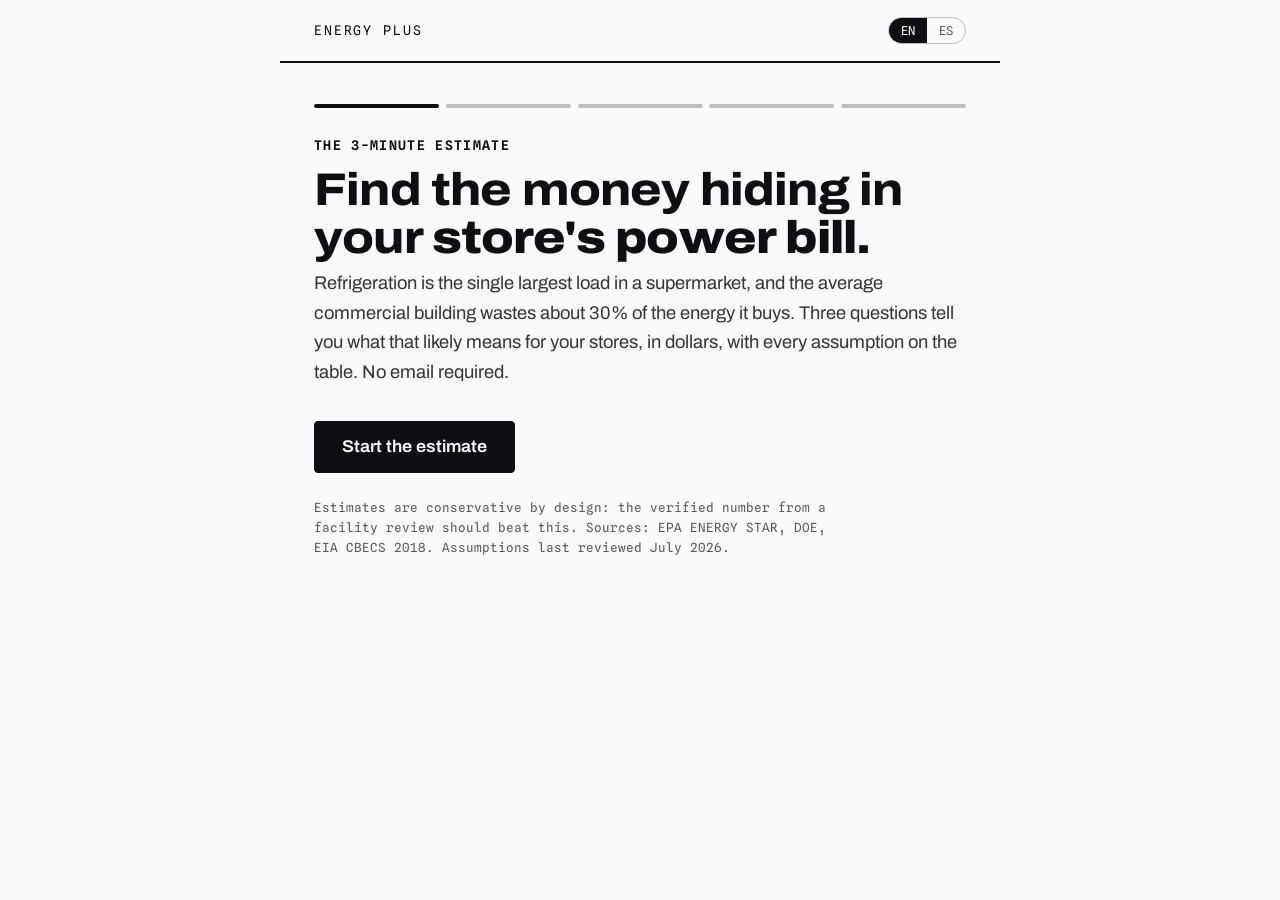
==== calculator/index.html @ 25c49a00 "Bring the estimator in-house: supermarket-locked, Field Report skin, no gate - Copy the HVAC estimat" ====
<!doctype html>
<html lang="en">
<head>
<meta charset="utf-8">
<meta name="viewport" content="width=device-width, initial-scale=1">
<title>Energy Plus — Supermarket Savings Estimator</title>
<meta name="description" content="A conservative, defensible savings range for supermarkets and grocery stores, anchored to DOE consumption data and metered results from installed sites.">
<link rel="stylesheet" href="../assets/fonts/report-fonts.css">
<style>
  :root{
    /* Field Report tokens, ported for the estimator */
    --paper:oklch(0.985 0 0);--paper-2:oklch(0.955 0 0);--rule:oklch(0.8 0 0);--rule-soft:oklch(0.9 0 0);
    --ink-fr:oklch(0.17 0.005 270);--body-fr:oklch(0.33 0.005 270);--faint:oklch(0.46 0.005 270);
    --graphite:oklch(0.17 0.006 260);--panel-ink:oklch(0.95 0.002 260);--panel-body:oklch(0.79 0.005 260);
    --amber:oklch(0.82 0.15 80);--amber-ink:oklch(0.5 0.11 70);--amber-wash:oklch(0.965 0.025 85);
    --cold:oklch(0.83 0.1 233);--cold-ink:oklch(0.52 0.1 240);
    /* remap the estimator's own roles onto the Field Report (dark theme -> paper document) */
    --bg:var(--paper);--panel:var(--paper);--panel2:var(--paper-2);--ink:var(--ink-fr);--body:var(--body-fr);--muted:var(--faint);
    --line:var(--rule-soft);--line2:var(--rule);
    --teal:var(--ink-fr);--teal-deep:var(--ink-fr);--copper:var(--ink-fr);--star:var(--amber-ink);--violet:var(--ink-fr);--green:var(--amber-ink);
    --serif:"Archivo",system-ui,sans-serif;--sans:"Archivo",system-ui,sans-serif;--mono:"Spline Sans Mono",ui-monospace,monospace;
    --t-0:.78rem;--t-1:1rem;--t-2:1.28rem;--t-3:1.64rem;--t-4:2.1rem;--t-5:2.69rem;
    --z-sticky:10;--z-toast:20;
  }
  *{box-sizing:border-box}html,body{margin:0}
  html{font-size:18px}
  body{background:var(--bg);color:var(--ink);font-family:var(--sans);line-height:1.62;-webkit-font-smoothing:antialiased}
  .shell{max-width:720px;margin:0 auto;min-height:100vh;display:flex;flex-direction:column}
  .bar{display:flex;align-items:center;justify-content:space-between;gap:1rem;padding:1rem clamp(1.1rem,4vw,2rem);border-bottom:1px solid var(--line);background:#0f1418;position:sticky;top:0;z-index:var(--z-sticky)}
  .brand{font-family:var(--mono);font-size:.78rem;letter-spacing:.14em;text-transform:uppercase;color:var(--teal)}
  .bar-right{display:flex;align-items:center;gap:.6rem}
  .demo{font-family:var(--mono);font-size:.66rem;letter-spacing:.08em;color:var(--muted);border:1px solid var(--line);border-radius:999px;padding:3px 9px}
  .lang{display:flex;border:1px solid var(--line2);border-radius:999px;overflow:hidden}
  .lang button{background:none;border:none;color:var(--muted);font-family:var(--mono);font-size:.72rem;padding:.3rem .7rem;cursor:pointer}
  .lang button.on{background:var(--teal-deep);color:#fff}
  .stage{flex:1;padding:clamp(1.3rem,5vw,2.4rem) clamp(1.1rem,4vw,2rem)}
  .steps{display:flex;gap:.4rem;margin-bottom:1.6rem}
  .dot{height:4px;flex:1;border-radius:999px;background:var(--line2);transition:background .3s,flex .4s}
  .dot.on{background:var(--teal)}
  .screen{display:none}
  .screen.active{display:block;animation:fade .34s cubic-bezier(.22,1,.36,1)}
  @keyframes fade{from{opacity:0;transform:translateY(10px)}}
  h1,h2{font-family:var(--serif);font-weight:500;letter-spacing:-.02em;line-height:1.1;text-wrap:balance;margin:0 0 .45rem}
  h1{font-size:clamp(1.8rem,5.5vw,2.69rem)}
  h2{font-size:clamp(1.4rem,4.5vw,2.1rem)}
  h1 em,h2 em{font-style:italic;color:var(--teal)}
  .lede{color:var(--body);max-width:60ch;margin:0 0 1.3rem;font-size:1.08rem;text-wrap:pretty}
  .kick{font-family:var(--mono);font-size:.78rem;letter-spacing:.1em;text-transform:uppercase;color:var(--teal);margin:0 0 .55rem}
  label.fl{display:flex;align-items:center;gap:.5rem;font-family:var(--mono);font-size:.82rem;letter-spacing:.05em;text-transform:uppercase;color:var(--muted);margin:1.4rem 0 .6rem}
  .hint{font-family:var(--mono);font-size:.78rem;color:var(--muted);margin:.45rem 0 0;line-height:1.6;max-width:64ch}
  .grid{display:grid;gap:.55rem}
  .gauto{grid-template-columns:repeat(auto-fit,minmax(200px,1fr))}
  .opt{display:flex;flex-direction:column;gap:.15rem;padding:.9rem 1rem;border:1px solid var(--line2);border-radius:11px;background:var(--panel);cursor:pointer;transition:border-color .16s,background .16s,transform .16s;text-align:left;font:inherit;color:inherit}
  .opt:hover{transform:translateY(-2px)}
  .opt:focus-visible,.chip:focus-visible,.btn:focus-visible,button:focus-visible,select:focus-visible,input:focus-visible{outline:2px solid var(--teal);outline-offset:2px}
  .opt.sel{border-color:var(--teal);background:color-mix(in srgb,var(--teal) 13%,var(--panel))}
  .opt b{font-size:1.02rem;color:var(--ink)}
  .opt span{font-family:var(--mono);font-size:.78rem;color:var(--muted)}
  select,input[type=text],input[type=number]{width:100%;background:var(--panel);color:var(--ink);border:1px solid var(--line2);border-radius:11px;padding:.8rem .95rem;font:inherit;font-size:1rem;outline:none}
  select:focus,input:focus{border-color:var(--teal)}
  select{max-width:26rem}
  .btn{display:inline-flex;align-items:center;gap:.55rem;font-family:var(--sans);font-weight:600;font-size:1rem;padding:.9rem 1.6rem;border-radius:999px;border:1px solid transparent;background:var(--ink);color:var(--bg);cursor:pointer;text-decoration:none;transition:transform .2s,background .2s;min-height:48px}
  .btn:hover{transform:translateY(-2px)}
  .btn--teal{background:var(--teal-deep);color:#fff}
  .btn--ghost{background:none;border-color:var(--line2);color:var(--body)}
  .btn[disabled]{opacity:.4;cursor:not-allowed;transform:none}
  .actions{margin-top:2rem;display:flex;gap:.8rem;flex-wrap:wrap;align-items:center}
  .back{background:none;border:none;color:var(--muted);font-family:var(--mono);font-size:.8rem;cursor:pointer;padding:.5rem 0;min-height:44px}
  .back:hover{color:var(--body)}
  .chip{padding:.55rem .95rem;border:1px solid var(--line2);border-radius:999px;background:var(--panel);color:var(--body);cursor:pointer;font:inherit;font-size:.92rem;transition:border-color .16s,background .16s;min-height:44px}
  .chip.sel{border-color:var(--teal);color:var(--teal);background:color-mix(in srgb,var(--teal) 12%,transparent)}
  .chips{display:flex;gap:.45rem;flex-wrap:wrap}
  .factoid{border:1px solid var(--line);border-radius:12px;background:var(--panel);padding:.95rem 1.1rem;margin-top:1.1rem;color:var(--body);font-size:.95rem;line-height:1.6;max-width:62ch}
  .factoid b{color:var(--ink)}
  .factoid .src{display:block;font-family:var(--mono);font-size:.72rem;color:var(--muted);margin-top:.4rem}
  .insight-line{margin-top:1.1rem;font-family:var(--serif);font-size:var(--t-2);line-height:1.4;color:var(--ink);max-width:56ch}
  .insight-line b{color:var(--teal);font-variant-numeric:tabular-nums}
  .resume-chip{display:none;margin:1rem 0 0;border:1px solid color-mix(in srgb,var(--star) 35%,transparent);background:color-mix(in srgb,var(--star) 7%,transparent);border-radius:12px;padding:.8rem 1rem;font-size:.92rem;color:var(--body)}
  .resume-chip.show{display:flex;gap:.8rem;align-items:center;justify-content:space-between;flex-wrap:wrap}
  .resume-chip button{background:none;border:1px solid var(--line2);border-radius:999px;color:var(--star);font:inherit;font-size:.85rem;padding:.4rem .9rem;cursor:pointer;min-height:40px}
  /* results ledger: elevated, brighter than everything else */
  .ledger{border:1px solid color-mix(in srgb,var(--teal) 32%,transparent);border-radius:16px;background:linear-gradient(180deg,color-mix(in srgb,var(--teal) 6%,var(--panel)) 0%,var(--panel) 60%);box-shadow:0 18px 44px -22px rgba(0,0,0,.7);overflow:hidden}
  .lrow{border-bottom:1px solid var(--line)}
  .lrow-main{display:grid;grid-template-columns:1fr auto auto;align-items:center;gap:.7rem;padding:.85rem 1.1rem}
  .lrow-name{display:flex;flex-direction:column;min-width:0}
  .lrow-name b{font-size:.98rem;color:var(--ink)}
  .lrow-name .sub{font-family:var(--mono);font-size:.74rem;color:var(--muted)}
  .lrow-val{font-family:var(--serif);font-size:1.15rem;color:var(--ink);font-variant-numeric:tabular-nums;letter-spacing:-.01em;white-space:nowrap}
  .lrow.off .lrow-val{color:var(--muted);font-size:.9rem;font-family:var(--mono)}
  .lrow-ctl{display:flex;align-items:center;gap:.35rem}
  .tgl{width:40px;height:23px;border-radius:999px;background:var(--line2);border:none;position:relative;cursor:pointer;transition:background .2s;flex:none}
  .tgl::after{content:'';position:absolute;top:3px;left:3px;width:17px;height:17px;border-radius:50%;background:#fff;transition:left .2s}
  .tgl.on{background:var(--teal-deep)}
  .tgl.on::after{left:20px}
  .how-btn{background:none;border:none;color:var(--muted);font-family:var(--mono);font-size:.9rem;cursor:pointer;padding:.35rem .45rem;transition:color .16s,transform .2s;min-width:36px;min-height:36px}
  .how-btn:hover{color:var(--teal)}
  .lrow.expanded .how-btn{transform:rotate(90deg);color:var(--teal)}
  .how{display:none;padding:.2rem 1.1rem 1rem;color:var(--body);font-size:.92rem;line-height:1.6}
  .lrow.expanded .how{display:block}
  .how .src{font-family:var(--mono);font-size:.72rem;color:var(--muted);display:block;margin-top:.35rem}
  .how .adj{display:inline-flex;align-items:center;gap:.4rem;margin-top:.55rem}
  .how .adj input{width:5.2rem;padding:.4rem .6rem;text-align:right;font-family:var(--mono);font-size:.88rem}
  .how .adj .u{font-family:var(--mono);font-size:.78rem;color:var(--muted)}
  .ltotal{display:flex;justify-content:space-between;align-items:baseline;gap:1rem;padding:1.15rem;background:var(--panel2);flex-wrap:wrap}
  .ltotal-lbl{font-family:var(--mono);font-size:.78rem;letter-spacing:.06em;text-transform:uppercase;color:var(--muted)}
  .ltotal-v{font-family:var(--serif);font-size:clamp(1.9rem,6vw,2.69rem);color:var(--star);font-variant-numeric:tabular-nums;line-height:1;letter-spacing:-.02em}
  .lpct{width:100%;font-family:var(--mono);font-size:.78rem;color:var(--muted)}
  .cap-note{padding:.6rem 1.15rem .9rem;background:var(--panel2);font-family:var(--mono);font-size:.72rem;color:var(--muted)}
  /* horizon + portfolio */
  .horizon{display:grid;grid-template-columns:repeat(auto-fit,minmax(170px,1fr));gap:.55rem;margin-top:.7rem}
  .hz{border:1px solid var(--line);border-radius:12px;background:var(--panel);padding:.85rem .95rem;text-align:center}
  .hz .v{font-family:var(--serif);font-size:1.3rem;color:var(--ink);font-variant-numeric:tabular-nums}
  .hz .l{font-family:var(--mono);font-size:.74rem;color:var(--body);margin-top:.3rem}
  .hz .ls{font-family:var(--mono);font-size:.68rem;color:var(--muted);margin-top:.15rem;line-height:1.4}
  .esc-note{font-family:var(--mono);font-size:.72rem;color:var(--muted);margin-top:.5rem;line-height:1.55;max-width:64ch}
  .bene{display:grid;grid-template-columns:repeat(auto-fit,minmax(160px,1fr));gap:.55rem;margin-top:1.4rem}
  .be{border:1px solid var(--line);border-radius:12px;background:var(--panel);padding:.85rem;text-align:center}
  .be .bev{display:block;font-family:var(--serif);font-size:1.35rem;color:var(--teal);line-height:1.1}
  .be .bel{display:block;font-family:var(--mono);font-size:.72rem;color:var(--muted);margin-top:.35rem;line-height:1.4}
  /* signature visual */
  .sig{margin-top:1.8rem;border:1px solid var(--line);border-radius:16px;background:#0f1418;padding:1.2rem 1.2rem 1rem;overflow:hidden}
  .sig h3{font-family:var(--serif);font-weight:500;font-size:var(--t-2);margin:0 0 .3rem}
  .sig p{color:var(--body);font-size:.92rem;margin:.3rem 0 .9rem;max-width:62ch}
  .sigrow{display:grid;grid-template-columns:1fr 1fr;gap:.8rem}
  @media(max-width:540px){.sigrow{grid-template-columns:1fr}}
  .sigcol{text-align:center}
  .sigcol .cap{font-family:var(--mono);font-size:.72rem;letter-spacing:.06em;text-transform:uppercase;margin-top:.4rem}
  .sigcol.clean .cap{color:var(--teal)}
  .sigcol.dirty .cap{color:var(--copper)}
  .sigcol .meter{font-family:var(--mono);font-size:.78rem;color:var(--body);margin-top:.2rem}
  .wave-clean{stroke-dasharray:6 0;animation:waveflow 3.2s linear infinite}
  .wave-dirty{animation:waveflow 3.2s linear infinite}
  @keyframes waveflow{to{stroke-dashoffset:-40}}
  .glow{animation:heatglow 2.6s ease-in-out infinite}
  @keyframes heatglow{0%,100%{opacity:.35}50%{opacity:.95}}
  .sig-same{font-family:var(--mono);font-size:.78rem;color:var(--star);text-align:center;margin-top:.9rem}
  /* hidden cost + equipment */
  .hiddenbox{margin-top:1.8rem;border:1px solid color-mix(in srgb,var(--teal) 30%,transparent);background:color-mix(in srgb,var(--teal) 6%,transparent);border-radius:16px;padding:1.15rem 1.2rem}
  .hiddenbox .hl{font-family:var(--serif);font-size:var(--t-2);margin:0 0 .6rem}
  .hiddenbox .hv{display:flex;justify-content:space-between;align-items:baseline;gap:1rem;flex-wrap:wrap}
  .hiddenbox .hv b{font-size:1rem}
  .hiddenbox .hv .v{font-family:var(--serif);font-size:1.5rem;color:var(--teal);font-variant-numeric:tabular-nums}
  .hiddenbox p{color:var(--body);font-size:.92rem;margin:.6rem 0 0;max-width:64ch}
  .eqchips{display:flex;gap:.45rem;flex-wrap:wrap;margin-top:.8rem}
  .eqchip{font-family:var(--mono);font-size:.74rem;color:var(--body);border:1px solid var(--line2);border-radius:999px;padding:.35rem .8rem}
  /* costs: quiet rules, no card chrome */
  .costs{margin-top:1.8rem}
  .costs h3{font-family:var(--serif);font-weight:500;font-size:var(--t-2);margin:0 0 .2rem}
  .costs .cl{color:var(--body);font-size:.95rem;margin:.2rem 0 .6rem}
  .costlist{list-style:none;margin:0;padding:0}
  .costlist li{padding:.8rem 0;border-bottom:1px solid var(--line);color:var(--body);font-size:.95rem;line-height:1.6}
  .costlist li strong{color:var(--copper);font-family:var(--serif);font-weight:500;white-space:nowrap;font-variant-numeric:tabular-nums}
  /* takeaway row */
  .takeaway{display:flex;gap:.7rem;flex-wrap:wrap;margin-top:1.8rem}
  .fit-line{margin-top:1.2rem;font-size:.95rem;color:var(--body)}
  .fit-line b{color:var(--star)}
  /* booking */
  .expect{border:1px solid var(--line);border-radius:14px;background:var(--panel);padding:1.1rem 1.2rem;margin:1.2rem 0}
  .expect ol{margin:.4rem 0 0;padding-left:1.2rem;color:var(--body);font-size:.95rem;line-height:1.7}
  .expect .bring{margin-top:.8rem;font-size:.9rem;color:var(--star)}
  .fine{font-family:var(--mono);font-size:.74rem;color:var(--muted);margin-top:1.5rem;max-width:64ch;line-height:1.6}
  .fine a{color:var(--muted)}
  .toast{position:fixed;left:50%;bottom:1.2rem;transform:translateX(-50%) translateY(8px);background:var(--panel2);border:1px solid var(--line2);border-radius:999px;color:var(--ink);font-size:.9rem;padding:.6rem 1.2rem;opacity:0;pointer-events:none;transition:opacity .25s,transform .25s;z-index:var(--z-toast)}
  .toast.show{opacity:1;transform:translateX(-50%) translateY(0)}
  .sr-only{position:absolute;width:1px;height:1px;margin:-1px;padding:0;overflow:hidden;clip:rect(0 0 0 0);white-space:nowrap;border:0}
  @media(prefers-reduced-motion:reduce){
    .screen.active{animation:none}
    .opt:hover,.btn:hover,.band-btn:hover{transform:none}
    .wave-clean,.wave-dirty,.glow{animation:none}
  }
  /* ---------- one-pager print (flyer layout) ---------- */
  #onepager{display:none}
  @media print{
    @page{margin:.55in}
    body{background:#fff;color:#131b1e}
    .shell,.toast{display:none!important}
    #onepager{display:block;font-family:"Archivo",Arial,sans-serif;color:#131b1e;line-height:1.45}
    #onepager *{-webkit-print-color-adjust:exact;print-color-adjust:exact}
    .op-band{background:#14151a;color:#fff;padding:12pt 16pt;border-radius:6pt;display:flex;justify-content:space-between;align-items:baseline;gap:10pt;flex-wrap:wrap}
    .op-band .b1{font-family:"Spline Sans Mono",monospace;font-size:10pt;letter-spacing:2.5pt;text-transform:uppercase}
    .op-band .b2{font-size:8.5pt;opacity:.9}
    .op-hero{padding:16pt 2pt 12pt;border-bottom:2.5pt solid #14151a;page-break-inside:avoid}
    .op-hero .oph-lbl{font-family:"Spline Sans Mono",monospace;font-size:8pt;letter-spacing:1.8pt;text-transform:uppercase;color:#14151a}
    .op-hero .oph-range{font-family:"Archivo",Georgia,sans-serif;font-weight:500;font-size:31pt;letter-spacing:-.5pt;margin:3pt 0 1pt;font-variant-numeric:tabular-nums}
    .op-hero .oph-range small{font-size:12pt;color:#555;letter-spacing:0}
    .op-hero .oph-sub{font-size:9.5pt;color:#444}
    .op-meta{display:flex;gap:16pt;flex-wrap:wrap;padding:9pt 2pt;border-bottom:1pt solid #c9d1d0;font-size:9.5pt;page-break-inside:avoid}
    .op-meta div{min-width:70pt}
    .op-meta b{display:block;font-family:"Spline Sans Mono",monospace;font-weight:400;font-size:6.5pt;text-transform:uppercase;letter-spacing:1.2pt;color:#78827f;margin-bottom:1pt}
    .op-cols{display:flex;gap:20pt;padding:12pt 2pt 4pt;align-items:flex-start}
    .op-cols .c1{flex:1.45}.op-cols .c2{flex:1}
    #onepager table{width:100%;border-collapse:collapse;font-size:9pt;page-break-inside:avoid}
    #onepager th{font-family:"Spline Sans Mono",monospace;font-weight:400;font-size:6.5pt;text-transform:uppercase;letter-spacing:1pt;color:#78827f;text-align:left;padding:0 4pt 4pt 0;border-bottom:1.5pt solid #131b1e}
    #onepager td{padding:5pt 4pt 5pt 0;border-bottom:.75pt solid #d7dedd;vertical-align:baseline}
    #onepager td.num{text-align:right;white-space:nowrap;font-family:"Archivo",Georgia,sans-serif;font-size:10.5pt;font-variant-numeric:tabular-nums}
    #onepager td .basis{display:block;font-size:7pt;color:#78827f;line-height:1.35;margin-top:1pt}
    .op-hz-cap{font-family:"Spline Sans Mono",monospace;font-size:6.5pt;letter-spacing:1.2pt;text-transform:uppercase;color:#14151a;margin:0 0 4pt}
    .op-note{font-size:7.5pt;color:#555;line-height:1.5;margin-top:8pt}
    .op-cta{margin-top:12pt;border:1.5pt solid #14151a;border-radius:6pt;padding:9pt 12pt;font-size:10.5pt;color:#14151a;font-weight:600;page-break-inside:avoid}
    .op-cta small{display:block;font-weight:400;font-size:8pt;color:#444;margin-top:2pt}
    .op-src{font-family:"Spline Sans Mono",monospace;font-size:6.5pt;color:#78827f;margin-top:9pt;line-height:1.6}
  }
  /* ==================== FIELD REPORT SKIN (override layer) ==================== */
  html{font-size:17px}
  body{background-color:var(--paper);color:var(--body);font-family:var(--sans);line-height:1.6}
  h1,h2{font-family:var(--sans);font-weight:780;font-stretch:112%;letter-spacing:-.018em;line-height:1.05;color:var(--ink)}
  h1 em,h2 em{font-style:normal;color:var(--ink);font-weight:840}
  .kick{color:var(--ink);font-weight:600}
  .brand{color:var(--ink)}
  .bar{background:var(--paper);border-bottom:2px solid var(--ink)}
  .dot{background:var(--rule)}.dot.on{background:var(--ink)}
  /* controls: solid rectangles, not pills */
  .btn{border-radius:4px;background:var(--ink);color:var(--paper);border:1px solid var(--ink);font-weight:620;font-stretch:104%}
  .btn--teal{background:var(--ink);color:var(--paper)}
  .btn--ghost{background:none;border-color:var(--rule);color:var(--body)}
  .btn:hover{transform:translateY(-1px)}
  .opt,.chip,select,input[type=text],input[type=number],.how .adj input,.factoid,.expect,.resume-chip,.hz,.be,.sig,.hiddenbox,.ledger,.eqchip,.toast{border-radius:4px}
  .opt{border-color:var(--rule)}
  .opt.sel{border-color:var(--ink);background:var(--paper-2)}
  .opt b{color:var(--ink)}
  .chip{border-color:var(--rule)}
  .chip.sel{border-color:var(--ink);color:var(--ink);background:var(--paper-2)}
  select,input[type=text],input[type=number]{border-color:var(--rule)}
  select:focus,input:focus,.opt:hover{border-color:var(--ink)}
  .opt:focus-visible,.chip:focus-visible,.btn:focus-visible,button:focus-visible,select:focus-visible,input:focus-visible{outline:2px solid var(--amber-ink);outline-offset:2px}
  /* value figures wear mono; verified totals wear the one amber signal */
  .lrow-val,.hz .v,.be .bev,.hiddenbox .hv .v,.insight-line b,.op-hero .oph-range,#onepager td.num{font-family:var(--mono)}
  .lrow-val{color:var(--ink)}
  .insight-line{font-family:var(--sans)}
  .ledger{border-color:var(--rule);background:var(--paper);box-shadow:0 1px 2px oklch(0.17 0.005 270/.05),0 22px 48px -34px oklch(0.17 0.005 270/.45)}
  .lrow{border-color:var(--rule-soft)}
  .ltotal{background:var(--paper-2)}
  .ltotal-v{font-family:var(--mono);color:var(--amber-ink)}
  .cap-note{background:var(--paper-2);color:var(--faint)}
  .insight-line b,.be .bev,.hiddenbox .hv .v,.fit-line b,.sig-same{color:var(--amber-ink)}
  .costlist li strong{color:var(--ink);font-family:var(--mono);font-weight:600}
  .costlist li{border-color:var(--rule-soft)}
  .tgl{background:var(--rule)}.tgl.on{background:var(--ink)}
  .how-btn:hover,.lrow.expanded .how-btn{color:var(--ink)}
  /* the "always included" harmonization box: the guarantee-plate treatment */
  .hiddenbox{border:1px solid var(--amber-ink);background:var(--amber-wash)}
  .hiddenbox .hv .v{color:var(--amber-ink)}
  /* the signature comparison sits on a light instrument panel */
  .sig{background:var(--paper-2);border-color:var(--rule)}
  .sigcol.clean .cap{color:var(--ink)}
  .sigcol.dirty .cap{color:var(--faint)}
  .factoid{border-color:var(--rule)}.factoid b{color:var(--ink)}
  .resume-chip{border-color:var(--amber-ink)!important;background:var(--amber-wash)!important}
  .resume-chip button{color:var(--amber-ink);border-color:var(--rule)}
  .toast{background:var(--ink);color:var(--paper);border-color:var(--ink)}
  a{color:var(--ink)}
  .fine a{color:var(--faint)}
</style>
</head>
<body>
<div class="shell">
  <div class="bar">
    <span class="brand">Energy Plus</span>
    <div class="bar-right">
      <div class="lang" role="group" aria-label="Language">
        <button id="lang-en" class="on" onclick="setLang('en')">EN</button>
        <button id="lang-es" onclick="setLang('es')">ES</button>
      </div>
    </div>
  </div>
  <div class="stage">
    <div class="steps" id="steps" aria-hidden="true"></div>

    <!-- 0 · intro -->
    <section class="screen active" data-s="0" aria-labelledby="h0">
      <p class="kick" data-t="kick0">The 3-minute estimate</p>
      <h1 id="h0" tabindex="-1" data-t="h0">Find the money hiding in your <em>store's power bill</em>.</h1>
      <p class="lede" data-t="lede0">Refrigeration is the single largest load in a supermarket, and the average commercial building wastes about 30% of the energy it buys. Three questions tell you what that likely means for your stores, in dollars, with every assumption on the table. No email required.</p>
      <div class="resume-chip" id="resume">
        <span id="resume-txt"></span>
        <button onclick="resumeSaved()" data-t="resumeBtn">Resume</button>
      </div>
      <div class="actions">
        <button class="btn btn--teal" onclick="go(1)" data-t="start">Start the estimate</button>
      </div>
      <p class="fine" data-t="fine0">Estimates are conservative by design: the verified number from a facility review should beat this. Sources: EPA ENERGY STAR, DOE, EIA CBECS 2018. Assumptions last reviewed July 2026.</p>
    </section>

    <!-- 1 · state -->
    <section class="screen" data-s="1" aria-labelledby="h1s">
      <h2 id="h1s" tabindex="-1" data-t="h1">Where is the facility?</h2>
      <p class="lede" data-t="lede1">Rates, climate, and your right to shop your rate all depend on the state.</p>
      <label class="fl" for="region" data-t="lblState">State</label>
      <select id="region" onchange="pickState(this.value)"></select>
      <div class="factoid" id="state-factoid" style="display:none"></div>
      <div class="actions">
        <button class="btn" id="toFac" disabled onclick="go(3)" data-t="next">Continue</button>
        <button class="back" onclick="go(0)" data-t="back">&larr; Back</button>
      </div>
    </section>


    <!-- 3 · spend + bill + heat -->
    <section class="screen" data-s="3" aria-labelledby="h3s">
      <h2 id="h3s" tabindex="-1" data-t="h3">What does a month of electricity cost you?</h2>
      <p class="lede" data-t="lede3">Closest band is fine. If you have a bill nearby, thirty extra seconds makes the estimate noticeably sharper.</p>
      <div class="grid gauto" id="band-grid"></div>
      <div class="factoid" id="benchmark" style="display:none"></div>
      <label class="fl" data-t="lblHeat">How does the facility heat?</label>
      <div class="chips" id="heat-chips"></div>
      <div class="actions">
        <button class="btn btn--teal" id="toResults" disabled onclick="go(4)" data-t="seeNumber">Show my number</button>
        <button class="back" onclick="go(1)" data-t="back">&larr; Back</button>
      </div>
    </section>

    <!-- 4 · results -->
    <section class="screen" data-s="4" aria-labelledby="h4s">
      <p class="kick" data-t="kick4">Your conservative range</p>
      <h2 id="h4s" tabindex="-1" data-t="h4">Here is what your bill is likely hiding.</h2>
      <p class="assump lede" id="assump" style="font-family:var(--mono);font-size:.82rem;color:var(--muted);max-width:none"></p>
      <div class="ledger" id="ledger"></div>
      <div class="sr-only" role="status" aria-live="polite" id="live-total"></div>
      <label class="fl" data-t="lblCount">How many facilities do you operate?</label>
      <div class="chips" id="count-chips"></div>
      <p class="fit-line" id="fit-line"></p>
      <label class="fl" data-t="lblHorizon">If rates keep climbing</label>
      <div class="horizon">
        <div class="hz"><div class="v" id="hz1">$0</div><div class="l" data-t="hz1l">This year</div><div class="ls" data-t="hz1s">at today's rates</div></div>
        <div class="hz"><div class="v" id="hz5">$0</div><div class="l" data-t="hz5l">5-year total</div><div class="ls" data-t="hzs">cumulative, with rate escalation</div></div>
        <div class="hz"><div class="v" id="hz10">$0</div><div class="l" data-t="hz10l">10-year total</div><div class="ls" data-t="hzs">cumulative, with rate escalation</div></div>
      </div>
      <p class="esc-note" id="esc-note"></p>
      <div class="bene">
        <div class="be"><span class="bev" data-t="be1v">up to 40%</span><span class="bel" data-t="be1l">lower maintenance, measured at one installed site (Gazelle Industries)</span></div>
        <div class="be"><span class="bev" data-t="be2v">5–15 yrs</span><span class="bel" data-t="be2l">added equipment life from clean power and soft starts</span></div>
        <div class="be"><span class="bev" data-t="be3v">30–40%</span><span class="bel" data-t="be3l">of equipment downtime is tied to power quality (industry estimates)</span></div>
      </div>
      <div class="sig">
        <h3 data-t="sigH">Same meter reading. Different building.</h3>
        <p id="sig-p" data-t="sigP">Modern equipment draws power in irregular pulses that distort the current on every circuit. Part of that power becomes waste heat in your own wiring before it does any work, your demand peaks run higher, and everything downstream runs hot.</p>
        <div class="sigrow">
          <div class="sigcol clean">
            <svg viewBox="0 0 260 90" aria-label="Clean power: smooth wave, equipment running cool" role="img">
              <path class="wave-clean" d="M5 45 C 25 15, 45 15, 65 45 S 105 75, 125 45 S 165 15, 185 45 S 225 75, 245 45" stroke="#14151a" stroke-width="2.5" fill="none" stroke-dasharray="8 4"/>
              <rect x="105" y="62" width="50" height="22" rx="4" fill="none" stroke="rgba(20,21,26,.3)" stroke-width="1.5"/>
              <circle cx="130" cy="73" r="6" fill="none" stroke="#14151a" stroke-width="1.5"/>
            </svg>
            <div class="cap" data-t="sigClean">Clean power</div>
            <div class="meter" data-t="sigMeter1">Meter reads 100 kWh</div>
          </div>
          <div class="sigcol dirty">
            <svg viewBox="0 0 260 90" aria-label="Distorted power: jagged wave, equipment running hot" role="img">
              <path class="wave-dirty" d="M5 45 C 15 20, 22 70, 32 38 S 48 12, 58 55 S 74 78, 84 30 S 100 10, 110 52 S 126 80, 136 35 S 152 14, 162 58 S 178 74, 188 32 S 204 12, 214 50 S 234 72, 245 42" stroke="#767b82" stroke-width="2.5" fill="none" stroke-dasharray="8 4"/>
              <rect x="105" y="62" width="50" height="22" rx="4" fill="none" stroke="rgba(20,21,26,.3)" stroke-width="1.5"/>
              <circle cx="130" cy="73" r="6" fill="none" stroke="#767b82" stroke-width="1.5"/>
              <circle class="glow" cx="130" cy="73" r="11" fill="none" stroke="#767b82" stroke-width="1"/>
            </svg>
            <div class="cap" data-t="sigDirty">With distortion</div>
            <div class="meter" data-t="sigMeter2">Meter reads 100 kWh</div>
          </div>
        </div>
        <p class="sig-same" data-t="sigSame">= SAME BILL · but heat, higher peaks, and early equipment failure on the right</p>
      </div>
      <div class="hiddenbox">
        <p class="hl" id="hidden-lead"></p>
        <div class="hv"><b data-t="hiddenLbl">Wasted through distortion today</b><span class="v" id="v-harmo">$0</span></div>
        <p id="hidden-p" data-t="hiddenP">Cleaning it is the one lever that is always included, and the figures are calibrated to metered results where we have installed; other facility types use estimates you can adjust above.</p>
        <div class="eqchips" id="eqchips"></div>
      </div>
      <div class="costs">
        <h3 data-t="costsH">What early failure costs in a facility like yours</h3>
        <p class="cl" id="costs-lede"></p>
        <ul class="costlist" id="costlist"></ul>
      </div>
      <div class="takeaway">
        <button class="btn btn--ghost" onclick="printOnePager()" data-t="printBtn">Print the one-pager</button>
        <button class="btn btn--ghost" onclick="copyLink()" data-t="copyBtn">Copy a link to this estimate</button>
      </div>
      <div class="actions">
        <button class="btn btn--teal" onclick="go(5)" data-t="toBook">Confirm it on a 22-minute review</button>
        <button class="back" onclick="go(3)" data-t="back">&larr; Back</button>
      </div>
      <p class="fine" data-t="fine4">Illustrative estimate from the inputs you gave. Not a quote. Streams are estimated independently and can overlap at the top of the range, so the ceiling is an "up to" figure. Real savings and any incentives your project qualifies for are confirmed on the facility review, and the diagnosis is on us. Assumptions last reviewed July 2026.</p>
    </section>

    <!-- 5 · book -->
    <section class="screen" data-s="5" aria-labelledby="h5s">
      <p class="kick" data-t="kick5">The next 22 minutes</p>
      <h2 id="h5s" tabindex="-1" data-t="h5">Turn the estimate into your number.</h2>
      <p class="lede" data-t="lede5">A 22-Minute Facility Review is a phone call with an engineer, not a sales pitch. Your inputs and this estimate arrive with the booking, so the call starts where this page ends.</p>
      <div class="expect">
        <ol>
          <li data-t="ex1">We walk this estimate line by line against your actual bill and rate structure.</li>
          <li data-t="ex2">You learn which levers are real for your building and which are not, with the math shown.</li>
          <li data-t="ex3">If it holds up, we scope the no-upfront-cost path. If it does not, you keep the analysis.</li>
        </ol>
        <p class="bring" data-t="exBring">Have one recent electric bill handy. That is all you need.</p>
      </div>
      <div class="actions">
        <a class="btn btn--teal" id="book-link" href="#" target="_blank" rel="noopener" data-t="bookBtn">Pick a time</a>
        <button class="back" onclick="go(4)" data-t="back">&larr; Back</button>
      </div>
      <p class="fine" data-t="fine5">No obligation. Energy Plus is an Independent Energy Solutions Partner with no vendor incentive to inflate these figures.</p>
    </section>
  </div>
</div>
<div class="toast" id="toast" role="status"></div>
<div id="onepager"></div>
<script>
/* ============ Energy Plus Savings Estimator — engine constants corrected July 2026 ============ */
"use strict";
/* ---- corrected engine constants (parity with original-engine.html, July 2026) ---- */
var STATE_COOL={"Alabama":65,"Alaska":22,"Arizona":80,"Arkansas":65,"California":50,"Colorado":35,"Connecticut":35,"Delaware":50,"District of Columbia":50,"Florida":80,"Georgia":65,"Hawaii":80,"Idaho":22,"Illinois":35,"Indiana":35,"Iowa":35,"Kansas":50,"Kentucky":50,"Louisiana":80,"Maine":22,"Maryland":50,"Massachusetts":35,"Michigan":22,"Minnesota":22,"Mississippi":65,"Missouri":50,"Montana":22,"Nebraska":35,"Nevada":65,"New Hampshire":22,"New Jersey":35,"New Mexico":65,"New York":35,"North Carolina":65,"North Dakota":22,"Ohio":35,"Oklahoma":65,"Oregon":50,"Pennsylvania":35,"Rhode Island":35,"South Carolina":65,"South Dakota":22,"Tennessee":65,"Texas":80,"Utah":35,"Vermont":22,"Virginia":50,"Washington":50,"West Virginia":50,"Wisconsin":22,"Wyoming":22};
var STATE_ABBR={"Alabama":"AL","Alaska":"AK","Arizona":"AZ","Arkansas":"AR","California":"CA","Colorado":"CO","Connecticut":"CT","Delaware":"DE","District of Columbia":"DC","Florida":"FL","Georgia":"GA","Hawaii":"HI","Idaho":"ID","Illinois":"IL","Indiana":"IN","Iowa":"IA","Kansas":"KS","Kentucky":"KY","Louisiana":"LA","Maine":"ME","Maryland":"MD","Massachusetts":"MA","Michigan":"MI","Minnesota":"MN","Mississippi":"MS","Missouri":"MO","Montana":"MT","Nebraska":"NE","Nevada":"NV","New Hampshire":"NH","New Jersey":"NJ","New Mexico":"NM","New York":"NY","North Carolina":"NC","North Dakota":"ND","Ohio":"OH","Oklahoma":"OK","Oregon":"OR","Pennsylvania":"PA","Rhode Island":"RI","South Carolina":"SC","South Dakota":"SD","Tennessee":"TN","Texas":"TX","Utah":"UT","Vermont":"VT","Virginia":"VA","Washington":"WA","West Virginia":"WV","Wisconsin":"WI","Wyoming":"WY"};
/* item 8: state commercial rates, approximate EIA averages, cents/kWh. Refresh annually from EIA Electric Power Monthly Table 5.6.A. */
var STATE_RATE={"Alabama":13.2,"Alaska":21.5,"Arizona":12.5,"Arkansas":10.5,"California":28.0,"Colorado":12.0,"Connecticut":22.5,"Delaware":12.5,"District of Columbia":16.5,"Florida":12.0,"Georgia":12.0,"Hawaii":39.0,"Idaho":9.5,"Illinois":11.5,"Indiana":13.0,"Iowa":10.5,"Kansas":11.5,"Kentucky":11.5,"Louisiana":11.0,"Maine":17.5,"Maryland":14.5,"Massachusetts":22.5,"Michigan":13.5,"Minnesota":12.5,"Mississippi":12.0,"Missouri":10.5,"Montana":11.5,"Nebraska":10.0,"Nevada":11.5,"New Hampshire":19.5,"New Jersey":15.5,"New Mexico":11.0,"New York":18.5,"North Carolina":10.5,"North Dakota":9.5,"Ohio":11.0,"Oklahoma":9.5,"Oregon":11.5,"Pennsylvania":12.5,"Rhode Island":21.0,"South Carolina":11.5,"South Dakota":10.5,"Tennessee":11.5,"Texas":9.5,"Utah":10.0,"Vermont":17.5,"Virginia":11.5,"Washington":10.5,"West Virginia":11.5,"Wisconsin":12.5,"Wyoming":9.5};
var ESC_TIER={"California":1,"Hawaii":1,"Massachusetts":1,"New York":1,"New Jersey":1,"Connecticut":1,"Maryland":2,"District of Columbia":2,"Illinois":2,"Pennsylvania":2,"Texas":2,"Virginia":2,"Rhode Island":2,"New Hampshire":2,"Maine":2,"Delaware":2,"Vermont":2,"Washington":4,"Idaho":4,"Montana":4,"North Dakota":4,"South Dakota":4,"Nebraska":4,"Wyoming":4};
var ESC_DATA={1:{range:"4–6%",rate:0.045},2:{range:"3–4%",rate:0.035},3:{range:"2–3%",rate:0.025},4:{range:"1–2%",rate:0.018}};
var DEREG={"Connecticut":1,"Delaware":1,"Illinois":1,"Maine":1,"Maryland":1,"Massachusetts":1,"Michigan":1,"New Hampshire":1,"New Jersey":1,"New York":1,"Ohio":1,"Pennsylvania":1,"Rhode Island":1,"Texas":1,"District of Columbia":1};
var OUTDOOR={cold:{f:.01,c:.03},super:{f:.02,c:.05},cstore:{f:.08,c:.15},hotel:{f:.04,c:.09},health:{f:.03,c:.07},fitness:{f:.03,c:.07},edu:{f:.05,c:.10},multi:{f:.05,c:.10},qsr:{f:.04,c:.08},office:{f:.05,c:.10},retail:{f:.06,c:.12},mixed:{f:.04,c:.08},whse:{f:.06,c:.12},ind:{f:.03,c:.07},datactr:{f:.01,c:.03},research:{f:.02,c:.05}};
var HEATC={heatpump:.50,resistance:.70}; /* corrected ceilings, July 2026 */
var COOL_FLOOR=.15,COOL_CEIL=.55,CEIL_CAP=.45; /* item 7: soft total-ceiling cap at 45% of bill */
var MOTOR={ind:{ms:.55},cold:{ms:.50},whse:{ms:.40},health:{ms:.30}};
/* Ordered by HVAC/cooling share of the bill, highest to lowest.
   Data center corrected Jul 2026: cooling in a typical PUE ~1.4-1.6 facility runs
   30 to 40% of load; the old 10% badly understated it. mLo/mHi are monthly spend
   bounds per type (from the engine's annual slider ranges) that size the bands. */
var FAC=[
 {k:"cold",share:.70,harmo:.13,coolmin:98,sq:3.20,mLo:4200,mHi:420000},
 {k:"super",share:.55,harmo:.09,coolmin:95,sq:8.00,mLo:5000,mHi:210000},
 {k:"health",share:.45,harmo:.12,coolmin:0,sq:4.50,mLo:10000,mHi:1000000},
 {k:"hotel",share:.45,harmo:.08,coolmin:0,sq:3.50,mLo:5000,mHi:420000},
 {k:"cstore",share:.45,harmo:.09,coolmin:85,sq:10.00,mLo:1250,mHi:21000},
 {k:"multi",share:.45,harmo:.08,coolmin:0,sq:1.40,mLo:2000,mHi:250000},
 {k:"edu",share:.45,harmo:.09,coolmin:0,sq:2.50,mLo:2000,mHi:1250000},
 {k:"fitness",share:.45,harmo:.13,coolmin:0,sq:3.20,mLo:2000,mHi:50000},
 {k:"office",share:.40,harmo:.09,coolmin:0,sq:2.80,mLo:2000,mHi:330000},
 {k:"retail",share:.40,harmo:.09,coolmin:0,sq:2.60,mLo:2000,mHi:250000},
 {k:"qsr",share:.40,harmo:.09,coolmin:85,sq:5.50,mLo:1000,mHi:25000},
 {k:"datactr",share:.35,harmo:.18,coolmin:98,sq:2.50,mLo:16000,mHi:4200000},
 {k:"mixed",share:.35,harmo:.08,coolmin:0,sq:2.00,mLo:2000,mHi:330000},
 {k:"research",share:.30,harmo:.14,coolmin:0,sq:2.50,mLo:8000,mHi:1650000},
 {k:"whse",share:.20,harmo:.09,coolmin:0,sq:1.00,mLo:2000,mHi:165000},
 {k:"ind",share:.15,harmo:.13,coolmin:0,sq:4.50,mLo:4200,mHi:1650000}
];
var COUNTS=[["one",1,1],["2to4",2,4],["5to9",5,9],["10to19",10,19],["20plus",20,20]];
var EQUIP={cold:["Compressor racks","Evaporator fan arrays","VFD condensers"],super:["Rack refrigeration","Rooftop HVAC","Display case electronics"],cstore:["Reach-in condensers","Fuel electronics","Rooftop HVAC"],hotel:["Elevator motors","Per-room PTACs","Pool pumps"],health:["Imaging systems","Chiller plant","Process pumps"],fitness:["Pool pumps","Rooftop HVAC","High-bay lighting"],edu:["Chiller plant","Rooftop HVAC","High-bay lighting"],multi:["Elevator drives","Booster pumps","Amenity pumps"],qsr:["Walk-in condensers","Makeup air handlers","Exhaust hoods"],office:["Elevator VFDs","VAV air handlers","Server-room UPS"],retail:["Rooftop HVAC","LED driver arrays","Escalator motors"],mixed:["Elevator drives","Central HVAC plant","Amenity pumps"],whse:["Conveyor VFDs","Cold-chain refrigeration","Forklift chargers"],ind:["Production VFDs","Process pumps","Air compressors"],datactr:["UPS systems","Precision cooling","Switchgear"],research:["Analytical instruments","Cleanroom controls","HPC power"]};
/* trimmed cost exposure lines (3 per type, from the sourced COSTS set) */
var COSTS={
 office:["Central chiller failure in summer: tenant abatement exposure of <strong>$200K to $500K per week</strong> for a 200,000 sq ft building.","Elevator emergency modernization: <strong>$15K to $60K per cab</strong> with 4 to 8 week lead times.","VAV air handler replacement: <strong>$15K to $50K per unit</strong>; most buildings run 10 to 30."],
 hotel:["PTAC full-property replacement: <strong>$1,750 to $3,200 per unit installed</strong>; at 150 rooms that is <strong>$260K to $480K</strong>.","Elevator modernization: <strong>$50K to $150K per cab</strong>.","Chiller failure in summer: emergency rental <strong>$15K to $40K per week</strong> plus lost room revenue."],
 health:["MRI or CT offline: <strong>$10K to $15K per day</strong> in direct revenue loss.","Sterilization failure halts elective surgery: <strong>$60K to $320K</strong> for one day of cases.","Chiller failure forces surgical suite closure within hours in summer."],
 cold:["Rack system replacement: <strong>$15K to $80K per rack</strong>; catastrophic failure with product loss <strong>$10K to $100K</strong>.","Loss of heat rejection in summer forces compressor shutdown within hours: <strong>$20K to $60K</strong>.","After-hours emergency repair runs 2 to 3x scheduled cost."],
 super:["Full rack replacement: <strong>$30K to $80K per system</strong>; most stores run several.","One overnight walk-in failure: <strong>$10K to $100K</strong> in product loss.","Rooftop unit failure risks health-code closure during food handling hours."],
 retail:["A 3-day summer HVAC failure at a store doing <strong>$50K to $150K per day</strong> is <strong>$150K to $450K</strong> in lost sales.","Escalator motor overhaul: <strong>$20K to $60K per unit</strong>.","LED driver array replacement across a large floor: <strong>$30K to $120K</strong>."],
 qsr:["Makeup air failure triggers health-code closure; replacement <strong>$8K to $25K</strong> while <strong>$8K to $15K per day</strong> of revenue stops.","Walk-in condensing unit replacement: <strong>$4K to $12K</strong> plus lost product.","Across a 20-location franchise, fleet exposure runs <strong>$120K to $440K a year</strong>."],
 cstore:["A documented single-surge event took out pump readers, a compressor, cameras, and doors: <strong>$33K+</strong> (HSB).","24-hour fuel outage: <strong>$12K to $35K</strong> in lost fuel sales alone.","Walk-in failure: <strong>$3K to $8K</strong> product plus <strong>$4K to $12K</strong> emergency repair."],
 whse:["Conveyor system failure: <strong>$50K to $200K per hour</strong> in unprocessed shipments.","Cold-chain failure: <strong>$50K to $500K+</strong> product loss; pharma can exceed <strong>$1M</strong>.","A 50-forklift fleet idled 8 hours: roughly <strong>$800K</strong> in delayed throughput."],
 multi:["Elevator modernization: <strong>$50K to $150K per cab</strong>; a 3-cab mid-rise is a <strong>$150K to $450K</strong> event.","Booster pump failure makes floors above 3 uninhabitable: <strong>$8K to $25K</strong> emergency repair.","Summer chiller failure: rent abatement exposure across the building plus <strong>$15K to $40K per week</strong> rental."],
 edu:["Chiller failure during finals across a campus: <strong>$100K to $500K</strong> combined impact.","Central boiler replacement: <strong>$50K to $300K</strong>; deferred failure costs about 3x planned.","Research equipment damage: electron microscopes run <strong>$500K to $5M</strong>."],
 fitness:["Pool circulation failure forces health-code closure: <strong>$8K to $25K</strong> plus days of lost revenue.","Dehumidification unit failure: <strong>$15K to $60K</strong> plus moisture damage to the natatorium.","Cardio fleet failing early across 50 to 100 machines: <strong>$50K to $150K</strong> unplanned."],
 ind:["Line-down VFD failure: <strong>$5K to $50K per hour</strong> while awaiting parts.","Air compressor failure stops pneumatics plant-wide: <strong>$10K to $100K per hour</strong>.","Motor rewind or replacement: <strong>$2K to $20K per motor</strong>; harmonic heating is the hidden cause."],
 datactr:["Unplanned downtime: <strong>$100K to $300K per hour</strong> for financial tenants.","A 2-hour cooling failure in a 1MW hall: <strong>$33K</strong> direct plus SLA penalties up to <strong>$500K</strong>.","Fleet-wide PSU degradation: <strong>$500K to $2M</strong> unplanned capital event."],
 research:["Electron microscopes and NMR: <strong>$500K to $5M per unit</strong>; power events corrupt results and shorten life.","Cleanroom re-qualification after a control failure: 3 to 7 days, <strong>$150K to $1.4M</strong>.","One corrupted HPC job can erase weeks of compute worth <strong>$50K to $500K</strong>."],
 mixed:["Chiller failure hits residential and commercial tenants at once: <strong>$100K to $300K per week</strong> abatement exposure.","Elevator failure in a mixed high-rise: <strong>$100K to $300K</strong> combined event.","A power event damaging a medical tenant's equipment creates direct landlord liability: <strong>$200K to $500K</strong>."]
};
/* ---- item 5: EN/ES strings ---- */
var STR={
en:{
 kick0:"The 3-minute estimate",h0:'Find the money hiding in your <em>store\'s power bill</em>.',
 lede0:"Refrigeration is the single largest load in a supermarket, and the average commercial building wastes about 30% of the energy it buys. Three questions tell you what that likely means for your stores, in dollars, with every assumption on the table. No email required.",
 start:"Start the estimate",resumeBtn:"Resume",resumeTxt:function(d){return "You have an estimate from "+d+".";},
 fine0:"Estimates are conservative by design: the verified number from a facility review should beat this. Sources: EPA ENERGY STAR, DOE, EIA CBECS 2018. Assumptions last reviewed July 2026.",
 h1:"Where are your stores?",lede1:"Rates, climate, and your right to shop your rate all depend on the state.",lblState:"State",next:"Continue",back:"← Back",
 stateFact:function(ab,rate,esc,dereg){return "Commercial electricity in "+ab+" averages about <b>"+rate+"¢ per kWh</b>, and rates there have been rising roughly <b>"+esc+" a year</b>."+(dereg?" It is also a deregulated market: you have the legal right to shop your rate, and most operators never use it.":"")+"<span class='src'>EIA state averages, approximate · escalation tiers reviewed July 2026</span>";},
 h2:"What kind of facility?",lede2:"Each type wastes power in its own way. This sets which levers apply to you.",
 facHv:function(p){return "HVAC ≈ "+p+"% of the bill";},
 facInsight:function(noun,lo,hi){return "In a typical "+noun+", the addressable waste runs <b>"+lo+"% to "+hi+"%</b> of the annual bill, computed from the same levers you are about to see.";},
 h3:"What does a month of electricity cost one store?",
 lede3:"Closest band is fine. The bands are sized for your facility type, and the review confirms the real number.",
 bandUnder:function(v){return "Under "+v+"/mo";},bandOver:function(v){return "Over "+v+"/mo";},
 bench:function(kwh,sq,state,rate){return "That spend is roughly <b>"+kwh+" kWh a year</b> at "+state+"'s average commercial rate ("+rate+"¢/kWh), which fits a facility around <b>"+sq+" sq ft</b>. If your building is much smaller than that, you are likely paying above-market and the rate itself is a lever.<span class='src'>Benchmark from approximate EIA state rates and CBECS-derived intensity</span>";},
 lblHeat:"How does the store heat?",heatOpts:[["gas","Gas or other fuel"],["heatpump","Electric heat pump"],["resistance","Electric resistance"],["dontknow","Not sure"]],
 seeNumber:"Show my number",
 kick4:"Your conservative range",h4:"Here is what your bill is likely hiding.",
 assump:function(fac,st,spend,split,heat){return fac+" · "+st+" · "+spend+"/yr · HVAC split "+split+" · "+heat;},
 heatLbl:{gas:"heats with gas",heatpump:"electric heat pump",resistance:"electric resistance heat",dontknow:"heating type unknown"},
 streams:{
  harmo:{name:"Power harmonization",sub:"always included",how:function(p){return "Your facility type is set at <b>"+p+"%</b> of the bill. This figure is calibrated to metered results at installed sites for some facility types and estimated for others; the physical channels are waste heat in your own wiring and transformers, higher demand peaks, and power-factor penalties where billed.";},src:"Energy Plus metered installations · estimates where noted · IEEE 519"},
  cool:{name:"Cooling optimization",sub:"controls, refrigerant, staging",how:function(hs,cs){return "HVAC is about <b>"+hs+"%</b> of your bill (DOE/CBECS average for your type) and roughly <b>"+cs+"%</b> of that is cooling in your state. DOE retrofit and retro-commissioning studies show 15% to 55% savings on cooling spend.";},src:"EIA CBECS 2018 · DOE HVAC retrofit case studies"},
  heat:{name:"Heating conversion",sub:"heat pump upgrade",how:function(){return "If you heat electrically, replacing resistance heat with a COP-3 heat pump saves up to 70% of heating spend (a COP-3 unit uses about a third of the energy). When the heating type is unknown we bracket: floor assumes you already run a heat pump, ceiling assumes resistance.";},src:"DOE heat pump guidance · corrected ceiling, July 2026"},
  dem:{name:"Peak demand",sub:"demand charges",how:function(dp,anchored){return "Demand charges are "+(anchored?"<b>"+dp+"% of your bill (from your bill)</b>":"assumed at <b>"+dp+"%</b> of your bill (typical range 30 to 50%)")+". The floor trims 5% of that through staging and soft starts; the battery option caps at 50% of demand charges, in line with industry peak-shaving results of 10 to 50%.";},src:"NREL / industry peak-shaving results · corrected cap, July 2026"},
  lit:{name:"Outdoor lighting",sub:"solar + LED conversion",how:function(f,c){return "Exterior lighting for your facility type runs about "+f+"% to "+c+"% of the bill. Off-grid solar fixtures remove that load from the meter entirely.";},src:"Lighting share estimates by facility type"},
  nego:{name:"Rate negotiation",sub:"deregulated market",how:function(){return "Your state lets you shop your supply rate. Brokered commercial contracts typically land 2.5% to 6% below default supply pricing. Off by default; turn it on if you have never bid your rate.";},src:"State retail-choice programs"},
  mot:{name:"Motor optimization",sub:"soft starts + drive control",how:function(){return "For motor-heavy facilities: a conservative estimate of soft-start and drive-control savings applied to the demand portion of the bill. Documented case-by-case on the review.";},src:"Energy Plus engineering estimate · confirmed on review"},
  bat:{name:"Battery peak shaving",sub:"raises the demand ceiling",how:function(){return "Adds storage to clip your worst spikes. Capped at 50% of demand charges; total elimination is not realistic because of ratchets and coincident peaks.";},src:"Industry peak-shaving results, 10 to 50%"}
 },
 on:"on",off:"off",totalLbl:"Annual range · per store",
 pct:function(a,b){return a+"% to "+b+"% of your annual bill";},
 capNote:"Ceiling capped at 45% of the bill: streams overlap at the top of the range, so we clip the sum rather than print an implausible number.",
 lblCount:"How many stores do you operate?",countLbls:{"one":"1","2to4":"2–4","5to9":"5–9","10to19":"10–19","20plus":"20+"},
 portfolio:function(lo,hi){return "Across your portfolio: <b>"+lo+"</b> to <b>"+hi+"</b> a year, using the fewest sites at the lowest per-site savings for the floor.";},
 fitEquip:"Best fit: equipment-level program. Below about $1,500/month per site, the turnkey program does not pencil, but the harmonization hardware still does.",
 fitTurnkey:function(){return "You likely qualify for the <b>turnkey program</b>: day-one positive cash flow, no upfront cost.";},
 fitWarm:function(n){return "At your spend, the turnkey program typically needs "+n+"+ sites; with fewer, we scope it case by case on the review.";},
 lblHorizon:"If rates keep climbing",hz1l:"This year",hz1s:"at today's rates",hz5l:"5-year total",hz10l:"10-year total",hzs:"cumulative, with rate escalation",
 escNote:function(rg,ab){return "Totals assume "+rg+" average annual rate increases ("+ab+" tier, EIA history, reviewed July 2026). Recent national commercial increases have run above these tiers, so the projection is conservative.";},
 be1v:"up to 40%",be1l:"lower maintenance, measured at one installed site (Gazelle Industries)",
 be2v:"5–15 yrs",be2l:"added equipment life from clean power and soft starts",
 be3v:"30–40%",be3l:"of equipment downtime is tied to power quality (industry estimates)",
 sigH:"Same meter reading. Different store.",
 sigP:"Every compressor and rack in the store draws power in irregular pulses that distort the current on every circuit. Part of that power becomes waste heat in your own wiring before it cools anything, your demand peaks run higher, and everything downstream runs hot.",
 sigClean:"Clean power",sigDirty:"With distortion",sigMeter1:"Meter reads 100 kWh",sigMeter2:"Meter reads 100 kWh",
 sigSame:"= SAME BILL · but heat, higher peaks, and early equipment failure on the right",
 hiddenLead:function(noun){return "For your "+noun+", the second half of the story is your equipment.";},
 hiddenLbl:"Wasted through distortion today",
 hiddenP:"Cleaning it is the one lever that is always included, and the figures are calibrated to metered results where we have installed; other facility types use estimates you can adjust above.",
 costsH:"What early failure costs in a facility like yours",
 costsLede:function(noun){return "When distortion wears these systems out early, the exposure for a "+noun+" looks like this:";},
 printBtn:"Print the one-pager",copyBtn:"Copy a link to this estimate",copied:"Link copied. It reopens this exact estimate.",
 toBook:"Confirm it on a 22-minute review",
 fine4:'Illustrative estimate from the inputs you gave. Not a quote. Streams are estimated independently and can overlap at the top of the range, so the ceiling is an "up to" figure. Real savings and any incentives your project qualifies for are confirmed on the facility review, and the diagnosis is on us. Assumptions last reviewed July 2026.',
 kick5:"The next 22 minutes",h5:"Turn the estimate into your number.",
 lede5:"A 22-Minute Facility Review is a phone call with an engineer, not a sales pitch. Your inputs and this estimate arrive with the booking, so the call starts where this page ends.",
 ex1:"We walk this estimate line by line against your actual bill and rate structure.",
 ex2:"You learn which levers are real for your building and which are not, with the math shown.",
 ex3:"If it holds up, we scope the no-upfront-cost path. If it does not, you keep the analysis.",
 exBring:"Have one recent electric bill handy. That is all you need.",
 bookBtn:"Pick a time",
 fine5:"No obligation. Energy Plus is an Independent Energy Solutions Partner with no vendor incentive to inflate these figures.",
 facNames:{office:"Office",hotel:"Hotel",health:"Healthcare",cold:"Cold storage",super:"Supermarket",retail:"Retail",qsr:"Restaurant / QSR",cstore:"Convenience / fuel",whse:"Warehouse",multi:"Multifamily",edu:"Education",fitness:"Fitness / gym",ind:"Industrial / mfg",datactr:"Data center",research:"Research / lab",mixed:"Mixed / other"},
 facNouns:{office:"office building",hotel:"hospitality property",health:"healthcare facility",cold:"cold storage facility",super:"grocery store",retail:"retail space",qsr:"quick-serve restaurant",cstore:"convenience store",whse:"distribution warehouse",multi:"multifamily property",edu:"school",fitness:"fitness center",ind:"manufacturing facility",datactr:"data center",research:"research campus",mixed:"mixed-use property"},
 opTitle:"Estimated annual savings",opFor:"Prepared from your inputs at the Energy Plus estimator",opStream:"Lever",opRange:"Annual range",opBasis:"Basis",
 opMeta:{fac:"Facility",state:"State",spend:"Annual spend",heat:"Heating",count:"Facilities"},opPerFac:"conservative range · per store",
 opNote:"Conservative by design: floors understate, ceilings are 'up to' figures, and streams can overlap at the top of the range. The verified number from a 22-Minute Facility Review should beat this estimate. Not a quote.",
 opCta:function(u){return "Book the 22-minute review: "+u;},
 opSrc:"Sources: EPA ENERGY STAR (30% average waste) · EIA CBECS 2018 (HVAC shares) · DOE retrofit case studies (cooling 15–55%) · EIA state rates and escalation history · industry peak-shaving results (battery cap 50%) · Energy Plus metered installations. Assumptions reviewed July 2026."
},
es:{
 kick0:"La estimación de 3 minutos",h0:'Encuentre el dinero escondido en la <em>factura de su tienda</em>.',
 lede0:"La refrigeración es la mayor carga de un supermercado, y el edificio comercial promedio desperdicia cerca del 30% de la energía que compra. Tres preguntas le dicen qué significa eso para sus tiendas, en dólares, con cada supuesto a la vista. Sin correo electrónico.",
 start:"Comenzar la estimación",resumeBtn:"Continuar",resumeTxt:function(d){return "Tiene una estimación del "+d+".";},
 fine0:"Estimaciones conservadoras por diseño: el número verificado de una revisión debería superar esto. Fuentes: EPA ENERGY STAR, DOE, EIA CBECS 2018. Supuestos revisados en julio de 2026.",
 h1:"¿Dónde están sus tiendas?",lede1:"Las tarifas, el clima y su derecho a negociar dependen del estado.",lblState:"Estado",next:"Continuar",back:"← Atrás",
 stateFact:function(ab,rate,esc,dereg){return "La electricidad comercial en "+ab+" promedia <b>"+rate+"¢ por kWh</b> y ha subido aproximadamente <b>"+esc+" al año</b>."+(dereg?" Además es un mercado desregulado: tiene el derecho legal de negociar su tarifa, y la mayoría nunca lo usa.":"")+"<span class='src'>Promedios estatales EIA, aproximados · revisado julio 2026</span>";},
 h2:"¿Qué tipo de instalación?",lede2:"Cada tipo desperdicia energía a su manera. Esto define qué palancas aplican.",
 facHv:function(p){return "Climatización ≈ "+p+"% de la factura";},
 facInsight:function(noun,lo,hi){return "En un "+noun+" típico, el desperdicio abordable es <b>"+lo+"% a "+hi+"%</b> de la factura anual, calculado con las mismas palancas que verá a continuación.";},
 h3:"¿Cuánto cuesta un mes de electricidad en una tienda?",
 lede3:"La banda más cercana es suficiente. Las bandas se ajustan a su tipo de instalación, y la revisión confirma el número real.",
 bandUnder:function(v){return "Menos de "+v+"/mes";},bandOver:function(v){return "Más de "+v+"/mes";},
 bench:function(kwh,sq,state,rate){return "Ese gasto equivale a unos <b>"+kwh+" kWh al año</b> a la tarifa comercial promedio de "+state+" ("+rate+"¢/kWh), lo que corresponde a una instalación de unos <b>"+sq+" pies²</b>. Si su edificio es mucho más pequeño, probablemente paga sobre el mercado y la tarifa misma es una palanca.<span class='src'>Comparativa de tarifas aproximadas EIA e intensidad CBECS</span>";},
 lblHeat:"¿Cómo calienta la tienda?",heatOpts:[["gas","Gas u otro combustible"],["heatpump","Bomba de calor eléctrica"],["resistance","Resistencia eléctrica"],["dontknow","No estoy seguro"]],
 seeNumber:"Ver mi número",
 kick4:"Su rango conservador",h4:"Esto es lo que su factura probablemente esconde.",
 assump:function(fac,st,spend,split,heat){return fac+" · "+st+" · "+spend+"/año · climatización "+split+" · "+heat;},
 heatLbl:{gas:"calefacción a gas",heatpump:"bomba de calor eléctrica",resistance:"resistencia eléctrica",dontknow:"calefacción desconocida"},
 streams:{
  harmo:{name:"Armonización de potencia",sub:"siempre incluida",how:function(p){return "Su tipo de instalación está fijado en <b>"+p+"%</b> de la factura. La cifra se calibra con resultados medidos en sitios instalados para algunos tipos y se estima para otros; los canales físicos son calor desperdiciado en su propio cableado y transformadores, picos de demanda más altos y recargos por factor de potencia donde se facturan.";},src:"Instalaciones medidas de Energy Plus · estimaciones donde se indica · IEEE 519"},
  cool:{name:"Optimización de enfriamiento",sub:"controles, refrigerante, escalonamiento",how:function(hs,cs){return "La climatización es cerca del <b>"+hs+"%</b> de su factura (promedio DOE/CBECS para su tipo) y aproximadamente el <b>"+cs+"%</b> de eso es enfriamiento en su estado. Los estudios del DOE muestran ahorros del 15% al 55% del gasto de enfriamiento.";},src:"EIA CBECS 2018 · casos de retrofit del DOE"},
  heat:{name:"Conversión de calefacción",sub:"bomba de calor",how:function(){return "Si calienta con electricidad, reemplazar resistencias con una bomba de calor COP-3 ahorra hasta el 70% del gasto de calefacción. Cuando el tipo es desconocido, acotamos: el piso asume que ya tiene bomba de calor, el techo asume resistencia.";},src:"Guía DOE · techo corregido, julio 2026"},
  dem:{name:"Demanda pico",sub:"cargos por demanda",how:function(dp,anchored){return "Los cargos por demanda son "+(anchored?"<b>"+dp+"% de su factura (de su factura real)</b>":"un supuesto del <b>"+dp+"%</b> de su factura (rango típico 30 a 50%)")+". El piso recorta el 5% de eso; la opción de batería se limita al 50% de los cargos por demanda, en línea con resultados de la industria de 10 a 50%.";},src:"Resultados de la industria · límite corregido, julio 2026"},
  lit:{name:"Iluminación exterior",sub:"solar + LED",how:function(f,c){return "La iluminación exterior para su tipo corre entre "+f+"% y "+c+"% de la factura. Las luminarias solares aisladas eliminan esa carga del medidor por completo.";},src:"Estimaciones por tipo de instalación"},
  nego:{name:"Negociación de tarifa",sub:"mercado desregulado",how:function(){return "Su estado permite negociar la tarifa de suministro. Los contratos comerciales negociados suelen quedar 2.5% a 6% por debajo del precio por defecto. Apagado por defecto; actívelo si nunca ha licitado su tarifa.";},src:"Programas estatales de elección minorista"},
  mot:{name:"Optimización de motores",sub:"arranques suaves + variadores",how:function(){return "Para instalaciones con muchos motores: una estimación conservadora de ahorros por arranque suave y control de variadores aplicada a la porción de demanda. Se documenta caso por caso en la revisión.";},src:"Estimación de ingeniería · confirmada en revisión"},
  bat:{name:"Batería para picos",sub:"eleva el techo de demanda",how:function(){return "Agrega almacenamiento para recortar sus peores picos. Limitado al 50% de los cargos por demanda; la eliminación total no es realista.";},src:"Resultados de la industria, 10 a 50%"}
 },
 on:"sí",off:"no",totalLbl:"Rango anual · por tienda",
 pct:function(a,b){return a+"% a "+b+"% de su factura anual";},
 capNote:"Techo limitado al 45% de la factura: los flujos se superponen en el extremo superior, así que recortamos la suma en lugar de imprimir un número inverosímil.",
 lblCount:"¿Cuántas tiendas opera?",countLbls:{"one":"1","2to4":"2–4","5to9":"5–9","10to19":"10–19","20plus":"20+"},
 portfolio:function(lo,hi){return "En todo su portafolio: <b>"+lo+"</b> a <b>"+hi+"</b> al año, usando el menor número de sitios al menor ahorro por sitio para el piso.";},
 fitEquip:"Mejor opción: programa a nivel de equipo. Por debajo de ~$1,500/mes por sitio, el programa llave en mano no cierra, pero el hardware de armonización sí.",
 fitTurnkey:function(){return "Probablemente califica para el <b>programa llave en mano</b>: flujo de caja positivo desde el día uno, sin costo inicial.";},
 fitWarm:function(n){return "Con su gasto, el programa llave en mano típicamente requiere "+n+"+ sitios; con menos, lo evaluamos caso por caso en la revisión.";},
 lblHorizon:"Si las tarifas siguen subiendo",hz1l:"Este año",hz1s:"a tarifas de hoy",hz5l:"Total a 5 años",hz10l:"Total a 10 años",hzs:"acumulado, con escalación de tarifas",
 escNote:function(rg,ab){return "Los totales asumen aumentos anuales promedio de "+rg+" (nivel "+ab+", historial EIA, revisado julio 2026). Los aumentos recientes a nivel nacional superan estos niveles, así que la proyección es conservadora.";},
 be1v:"hasta 40%",be1l:"menos mantenimiento, medido en un sitio instalado (Gazelle Industries)",
 be2v:"5–15 años",be2l:"vida útil adicional del equipo con energía limpia",
 be3v:"30–40%",be3l:"del tiempo fuera de servicio se vincula a calidad de energía (estimaciones de la industria)",
 sigH:"Misma lectura del medidor. Tienda distinta.",
 sigP:"Cada compresor y rack de la tienda consume energía en pulsos irregulares que distorsionan la corriente en cada circuito. Parte de esa energía se convierte en calor desperdiciado en su cableado antes de enfriar nada, sus picos de demanda suben, y todo lo demás funciona caliente.",
 sigClean:"Energía limpia",sigDirty:"Con distorsión",sigMeter1:"Medidor: 100 kWh",sigMeter2:"Medidor: 100 kWh",
 sigSame:"= MISMA FACTURA · pero calor, picos más altos y fallas tempranas a la derecha",
 hiddenLead:function(noun){return "Para su "+noun+", la segunda mitad de la historia es su equipo.";},
 hiddenLbl:"Desperdiciado hoy por distorsión",
 hiddenP:"Limpiarla es la palanca que siempre va incluida; las cifras se calibran con resultados medidos donde hemos instalado y se estiman en los demás tipos (ajustables arriba).",
 costsH:"Lo que cuesta la falla temprana en una instalación como la suya",
 costsLede:function(noun){return "Cuando la distorsión desgasta estos sistemas antes de tiempo, la exposición para un "+noun+" es así:";},
 printBtn:"Imprimir el resumen",copyBtn:"Copiar enlace a esta estimación",copied:"Enlace copiado. Reabre esta estimación exacta.",
 toBook:"Confirmarlo en una revisión de 22 minutos",
 fine4:'Estimación ilustrativa a partir de sus datos. No es una cotización. Los flujos se estiman de forma independiente y pueden superponerse en el extremo superior, por lo que el techo es una cifra de "hasta". Los ahorros reales y los incentivos aplicables se confirman en la revisión, y el diagnóstico corre por nuestra cuenta. Supuestos revisados en julio de 2026. Nota: los datos de costos de equipo se muestran en inglés.',
 kick5:"Los próximos 22 minutos",h5:"Convierta la estimación en su número.",
 lede5:"La Revisión de Instalación de 22 Minutos es una llamada con un ingeniero, no una venta. Sus datos y esta estimación llegan con la reserva, así que la llamada empieza donde termina esta página.",
 ex1:"Revisamos esta estimación línea por línea contra su factura y estructura tarifaria reales.",
 ex2:"Sabrá qué palancas son reales para su edificio y cuáles no, con las cuentas a la vista.",
 ex3:"Si se sostiene, definimos el camino sin costo inicial. Si no, usted se queda con el análisis.",
 exBring:"Tenga a mano una factura eléctrica reciente. Es todo lo que necesita.",
 bookBtn:"Elegir un horario",
 fine5:"Sin compromiso. Energy Plus es un Socio Independiente de Soluciones Energéticas sin incentivo para inflar estas cifras.",
 facNames:{office:"Oficinas",hotel:"Hotel",health:"Salud",cold:"Almacén frío",super:"Supermercado",retail:"Comercio",qsr:"Restaurante",cstore:"Tienda / gasolinera",whse:"Bodega",multi:"Multifamiliar",edu:"Educación",fitness:"Gimnasio",ind:"Industrial",datactr:"Centro de datos",research:"Investigación",mixed:"Mixto / otro"},
 facNouns:{office:"edificio de oficinas",hotel:"propiedad hotelera",health:"instalación de salud",cold:"almacén frigorífico",super:"supermercado",retail:"espacio comercial",qsr:"restaurante de servicio rápido",cstore:"tienda de conveniencia",whse:"centro de distribución",multi:"propiedad multifamiliar",edu:"escuela",fitness:"gimnasio",ind:"planta de manufactura",datactr:"centro de datos",research:"campus de investigación",mixed:"propiedad de uso mixto"},
 opTitle:"Ahorro anual estimado",opFor:"Preparado con sus datos en el estimador de Energy Plus",opStream:"Palanca",opRange:"Rango anual",opBasis:"Base",
 opMeta:{fac:"Instalación",state:"Estado",spend:"Gasto anual",heat:"Calefacción",count:"Instalaciones"},opPerFac:"rango conservador · por tienda",
 opNote:"Conservador por diseño: los pisos subestiman, los techos son cifras de 'hasta' y los flujos pueden superponerse en el extremo superior. El número verificado de la revisión debería superar esta estimación. No es una cotización.",
 opCta:function(u){return "Reserve la revisión de 22 minutos: "+u;},
 opSrc:"Fuentes: EPA ENERGY STAR (30% de desperdicio promedio) · EIA CBECS 2018 · casos DOE (enfriamiento 15–55%) · tarifas y escalación EIA · resultados de la industria (límite de batería 50%) · instalaciones medidas de Energy Plus. Supuestos revisados en julio de 2026."
}};
/* ---------------- app state ---------------- */
var st={lang:"en",region:"",fac:FAC.filter(function(x){return x.k==="super";})[0],spendM:0,heat:null,countKey:"one",count:1,
  tog:{cool:true,heat:true,dem:true,lit:true,nego:false,mot:false,bat:false},
  adj:{share:null,harmo:null,cool:null,demP:null},screen:0,revealed:false};
var $=function(id){return document.getElementById(id);};
var T=function(){return STR[st.lang]||STR.en;};
function fmt(n){return "$"+Math.round(n).toLocaleString("en-US");}
function fmtK(n){n=Math.round(n);if(n>=1e6)return "$"+(Math.round(n/1e5)/10).toFixed(1).replace(/\.0$/,"")+"M";if(n>=1000)return "$"+Math.round(n/1000)+"K";return "$"+n;}
function RNG(a,b){return fmt(a)+" – "+fmt(b);}
var REDUCE=!!(window.matchMedia&&window.matchMedia("(prefers-reduced-motion: reduce)").matches);
/* ---------------- item 16: event tracking ---------------- */
function track(evt,data){
  var e={t:Date.now(),evt:evt,data:data||{}};
  try{
    if(window.dataLayer&&window.dataLayer.push)window.dataLayer.push({event:"ep_calc_"+evt,ep:e.data});
    var q=JSON.parse(localStorage.getItem("ep_events")||"[]");q.push(e);if(q.length>50)q=q.slice(-50);
    localStorage.setItem("ep_events",JSON.stringify(q));
  }catch(_e){}
}
/* ---------------- item 11: embed height ---------------- */
function postHeight(){
  if(window.parent===window)return;
  try{window.parent.postMessage({type:"ep-embed-height",height:document.documentElement.scrollHeight},"*");}catch(_e){}
}
window.addEventListener("resize",postHeight);
/* ---------------- item 2 + 15: deep links and memory ---------------- */
function serialize(){
  var p=new URLSearchParams();
  if(st.region)p.set("s",STATE_ABBR[st.region]||st.region);
  if(st.fac)p.set("f",st.fac.k);
  if(st.spendM)p.set("m",String(st.spendM));
  if(st.heat)p.set("h",st.heat);
  if(st.countKey!=="one")p.set("n",st.countKey);
  if(st.lang!=="en")p.set("l",st.lang);
  return p;
}
function pushUrl(){
  try{var q=serialize().toString();history.replaceState(null,"",q?("?"+q):location.pathname);}catch(_e){}
  try{localStorage.setItem("ep_calc_v1",JSON.stringify({q:serialize().toString(),t:Date.now()}));}catch(_e){}
}
function abbrToState(ab){for(var k in STATE_ABBR)if(STATE_ABBR[k]===ab)return k;return "";}
function restore(q){
  var p=new URLSearchParams(q);
  if(p.get("l")==="es")st.lang="es";
  var s=p.get("s");if(s){var full=abbrToState(s)||s;if(STATE_COOL[full]!=null)st.region=full;}
  st.fac=FAC.filter(function(x){return x.k==="super";})[0];
  var m=parseFloat(p.get("m")||"0");if(m>0)st.spendM=m;
  var h=p.get("h");if(h&&["gas","heatpump","resistance","dontknow"].indexOf(h)>=0)st.heat=h;
  var n=p.get("n");if(n&&T().countLbls[n]){st.countKey=n;st.count=(COUNTS.filter(function(c){return c[0]===n;})[0]||[0,1])[1];}
}
function resumeSaved(){
  try{var saved=JSON.parse(localStorage.getItem("ep_calc_v1")||"null");
    if(saved&&saved.q){restore(saved.q);syncUiFromState();var target=st.spendM&&st.heat?4:(st.region?3:1);go(target);track("resume",{});}
  }catch(_e){}
}
/* ---------------- engine (corrected, July 2026) ---------------- */
function coolShare(){
  var sc=STATE_COOL[st.region]!=null?STATE_COOL[st.region]:50;
  var cm=st.fac?st.fac.coolmin:0;
  var v=st.adj.cool!=null?st.adj.cool:Math.max(sc,cm);
  return v/100;
}
function spendYr(){return st.spendM*12;}
function demPortion(){
  if(st.adj.demP!=null)return st.adj.demP/100;
  return 0.40;
}
function compute(){
  var spend=spendYr();if(!spend||!st.fac)return null;
  var share=(st.adj.share!=null?st.adj.share/100:st.fac.share);
  var hr=(st.adj.harmo!=null?st.adj.harmo/100:st.fac.harmo);
  var harmo=hr*spend;
  var H=share*spend;
  var cs=coolShare();
  var coolEff=(st.heat==="gas")?1.0:cs;
  var C=H*coolEff,He=H*(1-coolEff);
  var coolFloor=st.tog.cool?C*COOL_FLOOR:0,coolCeil=st.tog.cool?C*COOL_CEIL:0;
  var heatFloor=0,heatCeil=0;
  if(st.tog.heat&&st.heat!=="gas"){
    if(st.heat==="dontknow"||st.heat==null){heatFloor=He*HEATC.heatpump;heatCeil=He*HEATC.resistance;}
    else if(st.heat==="resistance"){heatCeil=He*HEATC.resistance;}
    else{heatCeil=He*HEATC.heatpump;}
  }
  var demPool=demPortion()*spend;
  var demFloor=st.tog.dem?0.05*demPool:0;
  var demCeil=st.tog.dem?(st.tog.bat?0.50*demPool:demFloor):0;
  var od=OUTDOOR[st.fac.k]||{f:0,c:0};
  var litFloor=st.tog.lit?od.f*spend:0,litCeil=st.tog.lit?od.c*spend:0;
  var negoFloor=st.tog.nego?0.025*spend:0,negoCeil=st.tog.nego?0.06*spend:0;
  var ms=(st.tog.mot&&MOTOR[st.fac.k])?MOTOR[st.fac.k].ms:0;
  var motFloor=ms*demPool*0.20,motCeil=ms*demPool*0.50;
  var combDemCeil=Math.min(demCeil+motCeil,demPool);
  var floor=harmo+coolFloor+heatFloor+demFloor+motFloor+litFloor+negoFloor;
  var ceil=harmo+coolCeil+heatCeil+combDemCeil+litCeil+negoCeil;
  var capped=false;
  if(ceil>CEIL_CAP*spend){ceil=CEIL_CAP*spend;capped=true;}
  if(floor>ceil)floor=ceil;
  return {spend:spend,harmo:harmo,cool:[coolFloor,coolCeil],heat:[heatFloor,heatCeil],dem:[demFloor,demCeil],
    lit:[litFloor,litCeil],nego:[negoFloor,negoCeil],mot:[motFloor,motCeil],floor:floor,ceil:ceil,capped:capped,
    share:share,hr:hr,cs:cs,demP:demPortion()};
}
function facRangePct(f,region){
  /* item 7: dynamic insight range replaces stale static INSIGHTS ranges */
  var keep={fac:st.fac,spendM:st.spendM,heat:st.heat};
  st.fac=f;if(!st.spendM)st.spendM=10000;var hadHeat=st.heat;if(!st.heat)st.heat="dontknow";
  var r=compute();
  var lo=Math.round(r.floor/r.spend*100),hi=Math.round(r.ceil/r.spend*100);
  st.fac=keep.fac;st.spendM=keep.spendM;st.heat=hadHeat;
  return [lo,hi];
}
function escInfo(){var t=ESC_TIER[st.region]||3;return {tier:t,data:ESC_DATA[t]};}
function escalFactor(rate,y){return (Math.pow(1+rate,y)-1)/rate;}
function spendTier(m){if(m<1500)return{key:"under1500",min:Infinity};if(m<2000)return{key:"t15",min:20};if(m<3500)return{key:"t20",min:10};if(m<5000)return{key:"t35",min:5};return{key:"t50",min:1};}
/* ---------------- i18n applier ---------------- */
function applyLang(){
  var S=T();
  document.documentElement.lang=st.lang;
  $("lang-en").classList.toggle("on",st.lang==="en");
  $("lang-es").classList.toggle("on",st.lang==="es");
  document.querySelectorAll("[data-t]").forEach(function(el){
    var k=el.getAttribute("data-t");var v=S[k];
    if(typeof v==="string")el.innerHTML=v;
  });
  buildBands();buildHeat();buildCounts();
  if(st.region)paintStateFactoid();
  if(st.spendM)paintBenchmark();
  if(st.screen===4)paintResults(false);
}
function setLang(l){st.lang=l;applyLang();pushUrl();track("lang",{l:l});}
/* ---------------- router ---------------- */
function go(n){
  st.screen=n;
  document.querySelectorAll(".screen").forEach(function(s){s.classList.toggle("active",+s.dataset.s===n);});
  var dots=$("steps").children,si=n>2?n-1:n;for(var i=0;i<dots.length;i++)dots[i].classList.toggle("on",i<=si);
  var head=document.querySelector('.screen[data-s="'+n+'"] [tabindex="-1"]');
  if(head)head.focus({preventScroll:true});
  window.scrollTo({top:0,behavior:REDUCE?"auto":"smooth"});
  if(n===4){st.revealed=false;paintResults(true);}
  if(n===5)updateBookLink();
  pushUrl();postHeight();track("screen",{n:n});
}
/* ---------------- screen 1: state ---------------- */
function buildStates(){
  var sel=$("region");sel.innerHTML="<option value=''></option>";
  Object.keys(STATE_COOL).sort().forEach(function(n){
    var o=document.createElement("option");o.value=n;o.textContent=n;sel.appendChild(o);
  });
}
function pickState(v){
  st.region=v;$("toFac").disabled=!v;
  paintStateFactoid();pushUrl();track("state",{s:v});
}
function paintStateFactoid(){
  var f=$("state-factoid");if(!st.region){f.style.display="none";return;}
  var e=escInfo();
  f.innerHTML=T().stateFact(st.region,(STATE_RATE[st.region]||13).toFixed(1),e.data.range,!!DEREG[st.region]);
  f.style.display="";
  if($("region").value!==st.region)$("region").value=st.region;
}
/* ---------------- screen 2: facility ---------------- */
function buildFacGrid(){
  var g=$("fac-grid");g.innerHTML="";
  FAC.forEach(function(f){
    var b=document.createElement("button");b.type="button";b.className="opt"+(st.fac&&st.fac.k===f.k?" sel":"");
    b.innerHTML="<b>"+T().facNames[f.k]+"</b><span>"+T().facHv(Math.round(f.share*100))+"</span>";
    b.onclick=function(){pickFac(f,b);};
    g.appendChild(b);
  });
}
function pickFac(f,btn){
  var changed=!st.fac||st.fac.k!==f.k;
  st.fac=f;st.adj={share:null,harmo:null,cool:null,demP:null};
  if(changed){st.spendM=0;checkS3();}
  buildBands();paintBenchmark();
  document.querySelectorAll("#fac-grid .opt").forEach(function(o){o.classList.remove("sel");});
  if(btn)btn.classList.add("sel");
  var rng=facRangePct(f);
  var line=$("fac-insight");
  line.innerHTML=T().facInsight(T().facNouns[f.k],rng[0],rng[1]);
  line.style.display="";
  $("toSpend").disabled=false;
  pushUrl();track("facility",{f:f.k});
}
/* ---------------- screen 3: spend, bill, heat, benchmark ---------------- */
function fmtB(n){return n>=10000?fmtK(n):"$"+Math.round(n).toLocaleString("en-US");}
/* dynamic bands: log-spaced between the facility type's monthly bounds, snapped to clean numbers */
function niceNum(v){
  var exp=Math.pow(10,Math.floor(Math.log(v)/Math.LN10));
  var m=v/exp,steps=[1,1.5,2,2.5,3,4,5,6,8,10];
  var best=steps[0];steps.forEach(function(s){if(Math.abs(s-m)<Math.abs(best-m))best=s;});
  return best*exp;
}
function bandEdges(f){
  var n=6,edges=[];
  for(var i=1;i<n;i++)edges.push(niceNum(f.mLo*Math.pow(f.mHi/f.mLo,i/n)));
  return edges.filter(function(v,i,a){return i===0||v>a[i-1];});
}
function buildBands(){
  var g=$("band-grid");g.innerHTML="";
  if(!st.fac)return;
  var edges=bandEdges(st.fac),items=[];
  items.push({lbl:T().bandUnder(fmtB(edges[0])),mid:edges[0]*0.7,lo:0,hi:edges[0]});
  for(var i=0;i<edges.length-1;i++)items.push({lbl:fmtB(edges[i])+" – "+fmtB(edges[i+1])+"/mo",mid:Math.sqrt(edges[i]*edges[i+1]),lo:edges[i],hi:edges[i+1]});
  items.push({lbl:T().bandOver(fmtB(edges[edges.length-1])),mid:edges[edges.length-1]*1.6,lo:edges[edges.length-1],hi:Infinity});
  items.forEach(function(it){
    var sel=st.spendM>0&&st.spendM>=it.lo&&st.spendM<it.hi;
    var b=document.createElement("button");b.type="button";b.className="opt"+(sel?" sel":"");
    b.innerHTML="<b>"+it.lbl+"</b>";
    b.onclick=function(){pickBand(it.mid,b);};
    g.appendChild(b);
  });
}
function pickBand(mid,btn){
  st.spendM=Math.round(mid);
  document.querySelectorAll("#band-grid .opt").forEach(function(o){o.classList.remove("sel");});
  if(btn)btn.classList.add("sel");
  paintBenchmark();checkS3();pushUrl();track("band",{m:st.spendM});
}
function paintBenchmark(){
  var b=$("benchmark");
  if(!st.spendM||!st.fac||!st.region){b.style.display="none";return;}
  var rate=STATE_RATE[st.region]||13;
  var kwh=spendYr()/(rate/100);
  var sq=Math.round(spendYr()/st.fac.sq/500)*500;
  b.innerHTML=T().bench(Math.round(kwh).toLocaleString("en-US"),sq.toLocaleString("en-US"),STATE_ABBR[st.region]||st.region,rate.toFixed(1));
  b.style.display="";
}
function buildHeat(){
  var g=$("heat-chips");g.innerHTML="";
  T().heatOpts.forEach(function(o){
    var b=document.createElement("button");b.type="button";b.className="chip"+(st.heat===o[0]?" sel":"");b.textContent=o[1];
    b.onclick=function(){st.heat=o[0];
      document.querySelectorAll("#heat-chips .chip").forEach(function(c){c.classList.remove("sel");});
      b.classList.add("sel");checkS3();pushUrl();track("heat",{h:o[0]});};
    g.appendChild(b);
  });
}
function checkS3(){$("toResults").disabled=!(st.fac&&st.spendM>0&&st.heat);}
/* ---------------- screen 4: results ---------------- */
var STREAM_ORDER=["harmo","cool","heat","dem","lit","nego","mot","bat"];
function streamVisible(k){
  if(k==="nego")return !!DEREG[st.region];
  if(k==="mot")return !!MOTOR[st.fac.k]&&spendYr()>=150000;
  if(k==="heat")return st.heat!=="gas";
  return true;
}
function streamOn(k){
  if(k==="harmo")return true;
  if(k==="bat")return st.tog.bat;
  return !!st.tog[k];
}
function streamRange(r,k){
  if(k==="harmo")return [r.harmo,r.harmo];
  if(k==="bat")return null;
  return r[k];
}
function toggleStream(k){
  if(k==="harmo")return;
  var map={cool:"cool",heat:"heat",dem:"dem",lit:"lit",nego:"nego",mot:"mot",bat:"bat"};
  st.tog[map[k]]=!st.tog[map[k]];
  paintResults(false);track("toggle",{k:k,on:st.tog[map[k]]});
}
var expanded={};
function toggleHow(k){expanded[k]=!expanded[k];paintResults(false);track("how",{k:k});}
function howText(k,r){
  var S=T().streams[k];
  if(k==="harmo")return S.how(Math.round(r.hr*100));
  if(k==="cool")return S.how(Math.round(r.share*100),Math.round(r.cs*100));
  if(k==="dem")return S.how(Math.round(r.demP*100),false);
  if(k==="lit"){var od=OUTDOOR[st.fac.k]||{f:0,c:0};return S.how(Math.round(od.f*100),Math.round(od.c*100));}
  return S.how();
}
function adjField(k){
  /* item 3: inline editable assumption per stream */
  if(k==="harmo")return {get:function(){return Math.round((st.adj.harmo!=null?st.adj.harmo:st.fac.harmo*100));},set:function(v){st.adj.harmo=v;},u:"% of bill"};
  if(k==="cool")return {get:function(){return Math.round((st.adj.share!=null?st.adj.share:st.fac.share*100));},set:function(v){st.adj.share=v;},u:"% HVAC share"};
  if(k==="dem")return {get:function(){return Math.round(demPortion()*100);},set:function(v){st.adj.demP=v;},u:"% of bill"};
  return null;
}
function onAdj(k,el){
  var f=adjField(k);if(!f)return;
  var v=parseFloat(el.value);
  if(!isNaN(v)&&v>=0&&v<=95){f.set(v);paintResults(false);track("adjust",{k:k,v:v});}
}
function paintResults(animate){
  var r=compute();if(!r)return;
  var S=T();
  $("assump").textContent=S.assump(S.facNames[st.fac.k],st.region,fmt(r.spend),
    (st.heat==="gas"?"100% cooling":Math.round(r.cs*100)+"% / "+Math.round((1-r.cs)*100)+"%"),S.heatLbl[st.heat||"dontknow"]);
  /* ledger */
  var L=$("ledger");var h="";
  STREAM_ORDER.forEach(function(k){
    if(!streamVisible(k))return;
    var on=streamOn(k),rng=streamRange(r,k),sd=S.streams[k];
    var val;
    if(k==="bat")val="";
    else if(!on)val=S.off;
    else if(k==="harmo")val=fmt(r.harmo);
    else if(rng[0]===rng[1])val=fmt(rng[1]);
    else if(rng[1]>0&&rng[0]===0)val=(st.lang==="es"?"hasta ":"up to ")+fmt(rng[1]);
    else val=RNG(rng[0],rng[1]);
    var f=adjField(k);
    h+='<div class="lrow'+(on?"":" off")+(expanded[k]?" expanded":"")+'">'
      +'<div class="lrow-main"><div class="lrow-name"><b>'+sd.name+'</b><span class="sub">'+sd.sub+'</span></div>'
      +'<div class="lrow-val">'+val+'</div>'
      +'<div class="lrow-ctl">'
      +(k==="harmo"?'':'<button class="tgl'+(on?" on":"")+'" role="switch" aria-checked="'+on+'" aria-label="'+sd.name+'" onclick="toggleStream(\''+k+'\')"></button>')
      +'<button class="how-btn" aria-expanded="'+(!!expanded[k])+'" aria-label="How: '+sd.name+'" onclick="toggleHow(\''+k+'\')">›</button>'
      +'</div></div>'
      +'<div class="how">'+howText(k,r)
      +(f?'<span class="adj"><input type="number" value="'+f.get()+'" min="0" max="95" onchange="onAdj(\''+k+'\',this)" aria-label="'+sd.name+' assumption"><span class="u">'+f.u+'</span></span>':'')
      +'<span class="src">'+sd.src+'</span></div></div>';
  });
  h+='<div class="ltotal"><span class="ltotal-lbl">'+S.totalLbl+'</span><span class="ltotal-v" id="total-v">'+RNG(r.floor,r.ceil)+'</span>'
    +'<span class="lpct">'+S.pct((r.floor/r.spend*100).toFixed(1),(r.ceil/r.spend*100).toFixed(1))+'</span></div>';
  if(r.capped)h+='<div class="cap-note">'+S.capNote+'</div>';
  L.innerHTML=h;
  $("live-total").textContent=S.totalLbl+": "+RNG(r.floor,r.ceil);
  /* item 6: orchestrated count-up on first reveal */
  if(animate&&!REDUCE&&!st.revealed){
    st.revealed=true;
    var tv=$("total-v"),t0=performance.now(),dur=900;
    (function step(t){
      var p=Math.min((t-t0)/dur,1),e=1-Math.pow(1-p,4);
      tv.textContent=RNG(r.floor*e,r.ceil*e);
      if(p<1)requestAnimationFrame(step);else tv.textContent=RNG(r.floor,r.ceil);
    })(t0);
  }
  /* portfolio + fit */
  paintPortfolio(r);
  /* horizon */
  var e=escInfo(),f5=escalFactor(e.data.rate,5),f10=escalFactor(e.data.rate,10);
  var lo=st.count>1?r.floor*st.count:r.floor;
  var hiC=st.count>1?r.ceil*(COUNTS.filter(function(c){return c[0]===st.countKey;})[0]||[0,1,1])[2]:r.ceil;
  $("hz1").textContent=fmtK(lo)+" – "+fmtK(hiC);
  $("hz5").textContent=fmtK(lo*f5)+" – "+fmtK(hiC*f5);
  $("hz10").textContent=fmtK(lo*f10)+" – "+fmtK(hiC*f10);
  $("esc-note").textContent=S.escNote(e.data.range,STATE_ABBR[st.region]||st.region);
  /* hidden box + equipment + costs */
  $("hidden-lead").textContent=S.hiddenLead(S.facNouns[st.fac.k]);
  $("v-harmo").textContent=fmt(r.harmo)+"/yr";
  var eq=$("eqchips");eq.innerHTML="";(EQUIP[st.fac.k]||[]).forEach(function(n){var s=document.createElement("span");s.className="eqchip";s.textContent=n;eq.appendChild(s);});
  $("costs-lede").textContent=S.costsLede(S.facNouns[st.fac.k]);
  $("costlist").innerHTML=(COSTS[st.fac.k]||[]).map(function(x){return "<li>"+x+"</li>";}).join("");
  buildOnePager(r);
  postHeight();
}
function buildCounts(){
  var g=$("count-chips");g.innerHTML="";
  COUNTS.forEach(function(c){
    var b=document.createElement("button");b.type="button";b.className="chip"+(st.countKey===c[0]?" sel":"");
    b.textContent=T().countLbls[c[0]];
    b.onclick=function(){st.countKey=c[0];st.count=c[1];
      document.querySelectorAll("#count-chips .chip").forEach(function(x){x.classList.remove("sel");});
      b.classList.add("sel");paintResults(false);pushUrl();track("count",{n:c[0]});};
    g.appendChild(b);
  });
}
function paintPortfolio(r){
  var S=T(),line=$("fit-line"),tier=spendTier(st.spendM),html="";
  if(st.count>1){
    var hi=(COUNTS.filter(function(c){return c[0]===st.countKey;})[0]||[0,1,1])[2];
    html+=S.portfolio(fmt(r.floor*st.count),fmt(r.ceil*hi))+"<br>";
  }
  if(tier.key==="under1500")html+=S.fitEquip;
  else if(st.count>=tier.min)html+=S.fitTurnkey();
  else html+=S.fitWarm(tier.min);
  line.innerHTML=html;
}
/* ---------------- item 1: one-pager ---------------- */
function buildOnePager(r){
  var S=T(),rows="";
  STREAM_ORDER.forEach(function(k){
    if(!streamVisible(k)||!streamOn(k)||k==="bat")return;
    var rng=streamRange(r,k),sd=S.streams[k];
    var val=k==="harmo"?fmt(r.harmo):(rng[0]===rng[1]?fmt(rng[1]):(rng[0]===0?(st.lang==="es"?"hasta ":"up to ")+fmt(rng[1]):RNG(rng[0],rng[1])));
    rows+="<tr><td>"+sd.name+"<span class='basis'>"+sd.src+"</span></td><td class='num'>"+val+"</td></tr>";
  });
  var e=escInfo(),f5=escalFactor(e.data.rate,5),f10=escalFactor(e.data.rate,10);
  var lo=st.count>1?r.floor*st.count:r.floor;
  var hiC=st.count>1?r.ceil*(COUNTS.filter(function(c){return c[0]===st.countKey;})[0]||[0,1,1])[2]:r.ceil;
  var dateStr=new Date().toLocaleDateString(st.lang==="es"?"es-MX":"en-US",{year:"numeric",month:"long",day:"numeric"});
  var hzRows="<tr><td>"+S.hz1l+"<span class='basis'>"+S.hz1s+"</span></td><td class='num'>"+fmtK(lo)+" – "+fmtK(hiC)+"</td></tr>"
    +"<tr><td>"+S.hz5l+"<span class='basis'>"+S.hzs+"</span></td><td class='num'>"+fmtK(lo*f5)+" – "+fmtK(hiC*f5)+"</td></tr>"
    +"<tr><td>"+S.hz10l+"<span class='basis'>"+S.hzs+"</span></td><td class='num'>"+fmtK(lo*f10)+" – "+fmtK(hiC*f10)+"</td></tr>";
  $("onepager").innerHTML=
    "<div class='op-band'><span class='b1'>Energy Plus</span><span class='b2'>"+S.opFor+" · "+dateStr+"</span></div>"
    +"<div class='op-hero'><div class='oph-lbl'>"+S.opTitle+"</div>"
    +"<div class='oph-range'>"+RNG(r.floor,r.ceil)+" <small>/yr</small></div>"
    +"<div class='oph-sub'>"+S.pct((r.floor/r.spend*100).toFixed(1),(r.ceil/r.spend*100).toFixed(1))+" · "+S.opPerFac+"</div></div>"
    +"<div class='op-meta'>"
    +"<div><b>"+S.opMeta.fac+"</b>"+S.facNames[st.fac.k]+"</div>"
    +"<div><b>"+S.opMeta.state+"</b>"+st.region+"</div>"
    +"<div><b>"+S.opMeta.spend+"</b>"+fmt(r.spend)+"</div>"
    +"<div><b>"+S.opMeta.heat+"</b>"+S.heatLbl[st.heat||"dontknow"]+"</div>"
    +"<div><b>"+S.opMeta.count+"</b>"+S.countLbls[st.countKey]+"</div>"
    +"</div>"
    +"<div class='op-cols'>"
    +"<div class='c1'><table><tr><th>"+S.opStream+"</th><th style='text-align:right'>"+S.opRange+"</th></tr>"+rows+"</table></div>"
    +"<div class='c2'><p class='op-hz-cap'>"+S.lblHorizon+"</p><table>"+hzRows+"</table>"
    +"<div class='op-note'>"+S.opNote+"</div></div>"
    +"</div>"
    +"<div class='op-cta'>"+S.opCta("").replace(/:\s*$/,"")+"<small>"+bookUrl().split("?")[0]+"</small></div>"
    +"<div class='op-src'>"+S.opSrc+"</div>";
}
function printOnePager(){track("print",{});window.print();}
/* ---------------- item 2: copy link ---------------- */
function copyLink(){
  var url=location.origin+location.pathname+"?"+serialize().toString();
  var done=function(){var t=$("toast");t.textContent=T().copied;t.classList.add("show");setTimeout(function(){t.classList.remove("show");},2600);};
  if(navigator.clipboard&&navigator.clipboard.writeText)navigator.clipboard.writeText(url).then(done,done);
  else done();
  track("copy_link",{});
}
/* ---------------- item 12: booking ---------------- */
function bookUrl(){
  var r=compute();if(!r)return "https://cal.com/dan-knows-a-gut/15min";
  var notes=["Energy Plus estimator submission",
    "Facility: "+T().facNames[st.fac.k],"State: "+st.region,
    "Spend/facility: "+fmt(st.spendM)+"/mo ("+fmt(r.spend)+"/yr)",
    "Heating: "+T().heatLbl[st.heat||"dontknow"],
    "Est. annual range/facility: "+RNG(r.floor,r.ceil)+(r.capped?" (ceiling capped)":""),
    "Facilities: "+T().countLbls[st.countKey],
    "Deep link: "+location.origin+location.pathname+"?"+serialize().toString()].join("\n");
  return "https://cal.com/dan-knows-a-gut/15min?notes="+encodeURIComponent(notes);
}
function updateBookLink(){$("book-link").href=bookUrl();track("book_view",{});}
/* ---------------- boot ---------------- */
function syncUiFromState(){
  applyLang();
  if(st.region){$("region").value=st.region;$("toFac").disabled=false;paintStateFactoid();}
  buildBands();
  if(st.spendM)paintBenchmark();
  checkS3();
}
(function boot(){
  var steps=$("steps");for(var i=0;i<5;i++){var d=document.createElement("i");d.className="dot"+(i===0?" on":"");steps.appendChild(d);}
  buildStates();
  var q=location.search.replace(/^\?/,"");
  if(q){restore(q);syncUiFromState();
    if(st.spendM&&st.heat&&st.region)go(4);
    else if(st.region)go(3);else go(1);
  }else{
    applyLang();
    try{var saved=JSON.parse(localStorage.getItem("ep_calc_v1")||"null");
      if(saved&&saved.q&&saved.q.length>4){
        $("resume-txt").textContent=T().resumeTxt(new Date(saved.t).toLocaleDateString(st.lang==="es"?"es-MX":"en-US"));
        $("resume").classList.add("show");
      }}catch(_e){}
  }
  postHeight();track("load",{embedded:window.parent!==window});
})();
</script>
</body>
</html>
---- assets/fonts/report-fonts.css ----
/* Field Report type system: one load-bearing family + one instrument voice.
   Archivo variable carries body (normal width) and display (expanded, heavy);
   Spline Sans Mono is reserved for metered values, captions, and footnotes. */
@font-face {
  font-family: "Archivo";
  font-style: normal;
  font-weight: 100 900;
  font-stretch: 62% 125%;
  font-display: swap;
  src: url("archivo-var.woff2") format("woff2");
}
@font-face {
  font-family: "Spline Sans Mono";
  font-style: normal;
  font-weight: 300 700;
  font-display: swap;
  src: url("spline-sans-mono-var.woff2") format("woff2");
}
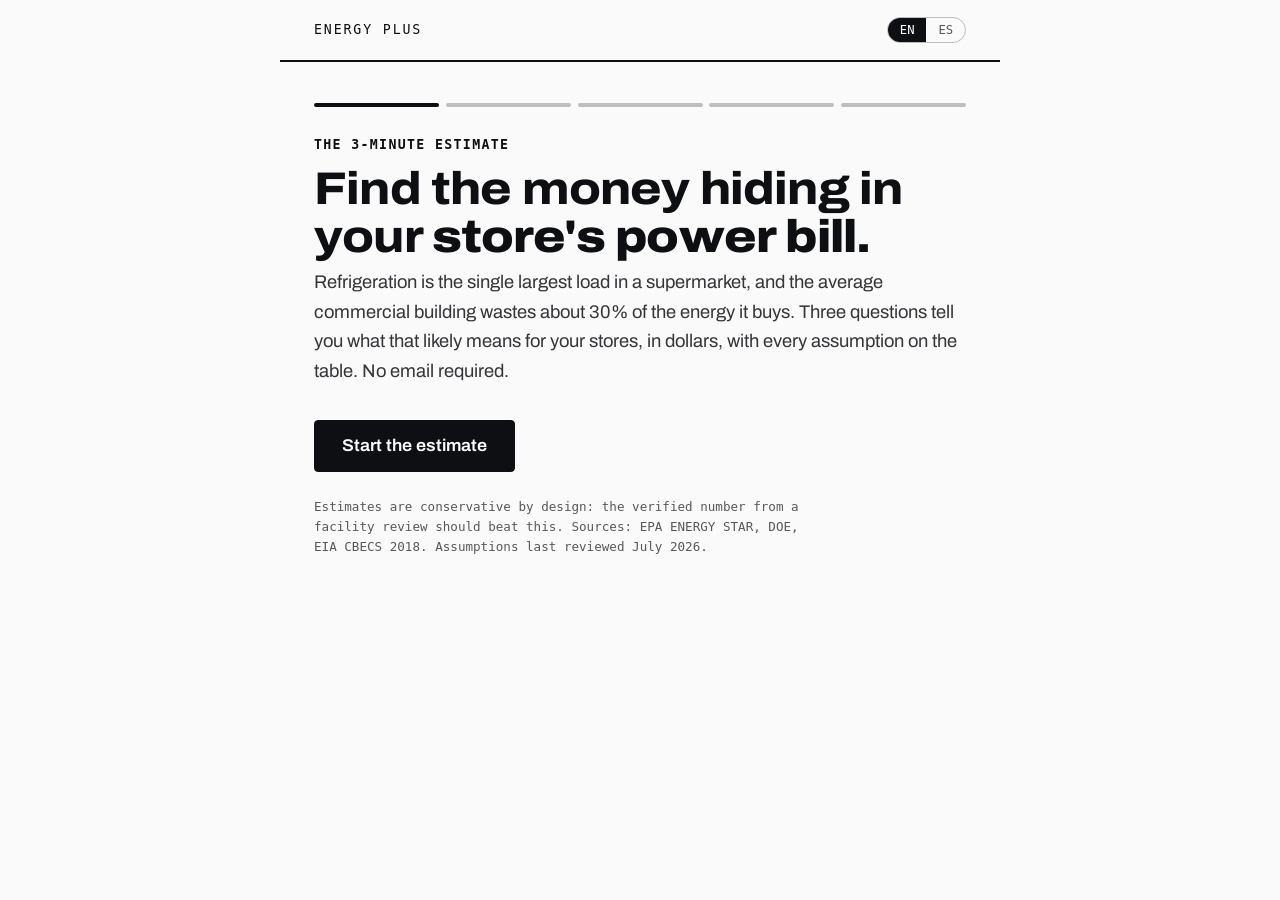
==== commit baeb73a2: "Point booking CTAs at book.slashyourenergycost.com Co-Authored-By: Claude Fable 5.1 <noreply@anthrop" ====
--- a/calculator/index.html
+++ b/calculator/index.html
@@ -622,11 +622,20 @@
   }catch(_e){}
 }
 /* ---------------- item 11: embed height ---------------- */
+var _lastPostedH=-1;
 function postHeight(){
   if(window.parent===window)return;
-  try{window.parent.postMessage({type:"ep-embed-height",height:document.documentElement.scrollHeight},"*");}catch(_e){}
-}
-window.addEventListener("resize",postHeight);
+  var h=document.documentElement.scrollHeight; /* exact content height: any buffer here feeds a monotonic growth loop against a 100vh container */
+  if(h===_lastPostedH)return;                    /* dedupe: never re-post an unchanged height */
+  _lastPostedH=h;
+  try{window.parent.postMessage({type:"ep-embed-height",height:h},"*");}catch(_e){}
+}
+/* when embedded, the parent sizes the iframe to our content: hide our own overflow (no
+   scrollbar flicker) AND drop the shell's 100vh min-height so the iframe hugs actual
+   content instead of forcing a full viewport (the 100vh was the growth loop's fuel). */
+if(window.parent!==window){try{document.documentElement.style.overflowY="hidden";var _es=document.createElement("style");_es.textContent=".shell{min-height:0}";document.head.appendChild(_es);}catch(_e){}}
+var _rzT=null;
+window.addEventListener("resize",function(){if(_rzT)clearTimeout(_rzT);_rzT=setTimeout(postHeight,120);});
 /* ---------------- item 2 + 15: deep links and memory ---------------- */
 function serialize(){
   var p=new URLSearchParams();
@@ -924,10 +933,11 @@
   if(animate&&!REDUCE&&!st.revealed){
     st.revealed=true;
     var tv=$("total-v"),t0=performance.now(),dur=900;
+    if(window._epCountRaf)cancelAnimationFrame(window._epCountRaf); /* non-re-entrant: kill any in-flight scroller */
     (function step(t){
       var p=Math.min((t-t0)/dur,1),e=1-Math.pow(1-p,4);
       tv.textContent=RNG(r.floor*e,r.ceil*e);
-      if(p<1)requestAnimationFrame(step);else tv.textContent=RNG(r.floor,r.ceil);
+      if(p<1)window._epCountRaf=requestAnimationFrame(step);else{window._epCountRaf=0;tv.textContent=RNG(r.floor,r.ceil);}
     })(t0);
   }
   /* portfolio + fit */
@@ -1018,7 +1028,7 @@
 }
 /* ---------------- item 12: booking ---------------- */
 function bookUrl(){
-  var r=compute();if(!r)return "https://cal.com/dan-knows-a-gut/15min";
+  var r=compute();if(!r)return "https://book.slashyourenergycost.com/?f=supermarket";
   var notes=["Energy Plus estimator submission",
     "Facility: "+T().facNames[st.fac.k],"State: "+st.region,
     "Spend/facility: "+fmt(st.spendM)+"/mo ("+fmt(r.spend)+"/yr)",
@@ -1026,7 +1036,7 @@
     "Est. annual range/facility: "+RNG(r.floor,r.ceil)+(r.capped?" (ceiling capped)":""),
     "Facilities: "+T().countLbls[st.countKey],
     "Deep link: "+location.origin+location.pathname+"?"+serialize().toString()].join("\n");
-  return "https://cal.com/dan-knows-a-gut/15min?notes="+encodeURIComponent(notes);
+  return "https://book.slashyourenergycost.com/?f=supermarket";
 }
 function updateBookLink(){$("book-link").href=bookUrl();track("book_view",{});}
 /* ---------------- boot ---------------- */
--- a/assets/fonts/report-fonts.css
+++ b/assets/fonts/report-fonts.css
@@ -1,6 +1,6 @@
-/* Field Report type system: one load-bearing family + one instrument voice.
-   Archivo variable carries body (normal width) and display (expanded, heavy);
-   Spline Sans Mono is reserved for metered values, captions, and footnotes. */
+/* Energy+ type system: Archivo writes, Geist Mono counts.
+   Archivo variable carries body (normal width) and display (wdth 112, 700);
+   Geist Mono variable is reserved for metered values, figures, and footnote markers. */
 @font-face {
   font-family: "Archivo";
   font-style: normal;
@@ -10,9 +10,9 @@
   src: url("archivo-var.woff2") format("woff2");
 }
 @font-face {
-  font-family: "Spline Sans Mono";
+  font-family: "Geist Mono";
   font-style: normal;
-  font-weight: 300 700;
+  font-weight: 100 900;
   font-display: swap;
-  src: url("spline-sans-mono-var.woff2") format("woff2");
+  src: url("GeistMono-400.woff2") format("woff2");
 }
